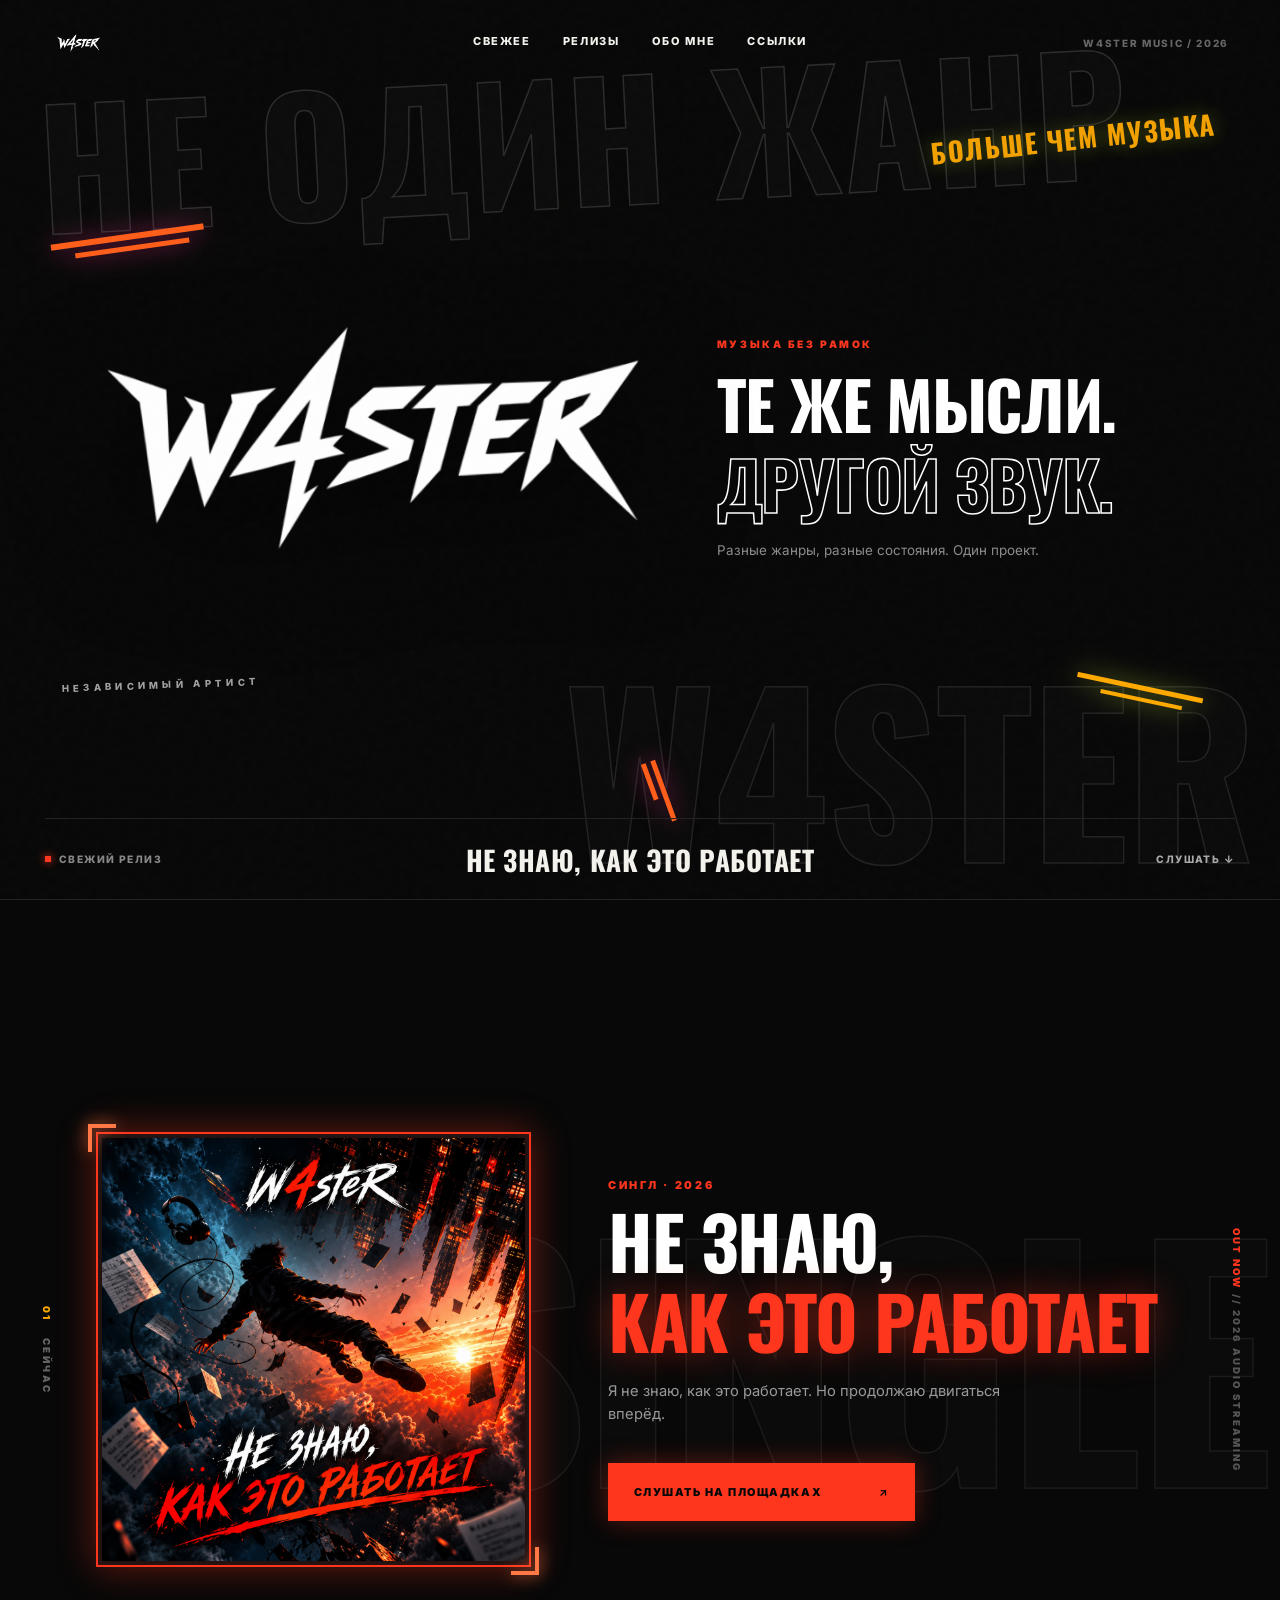
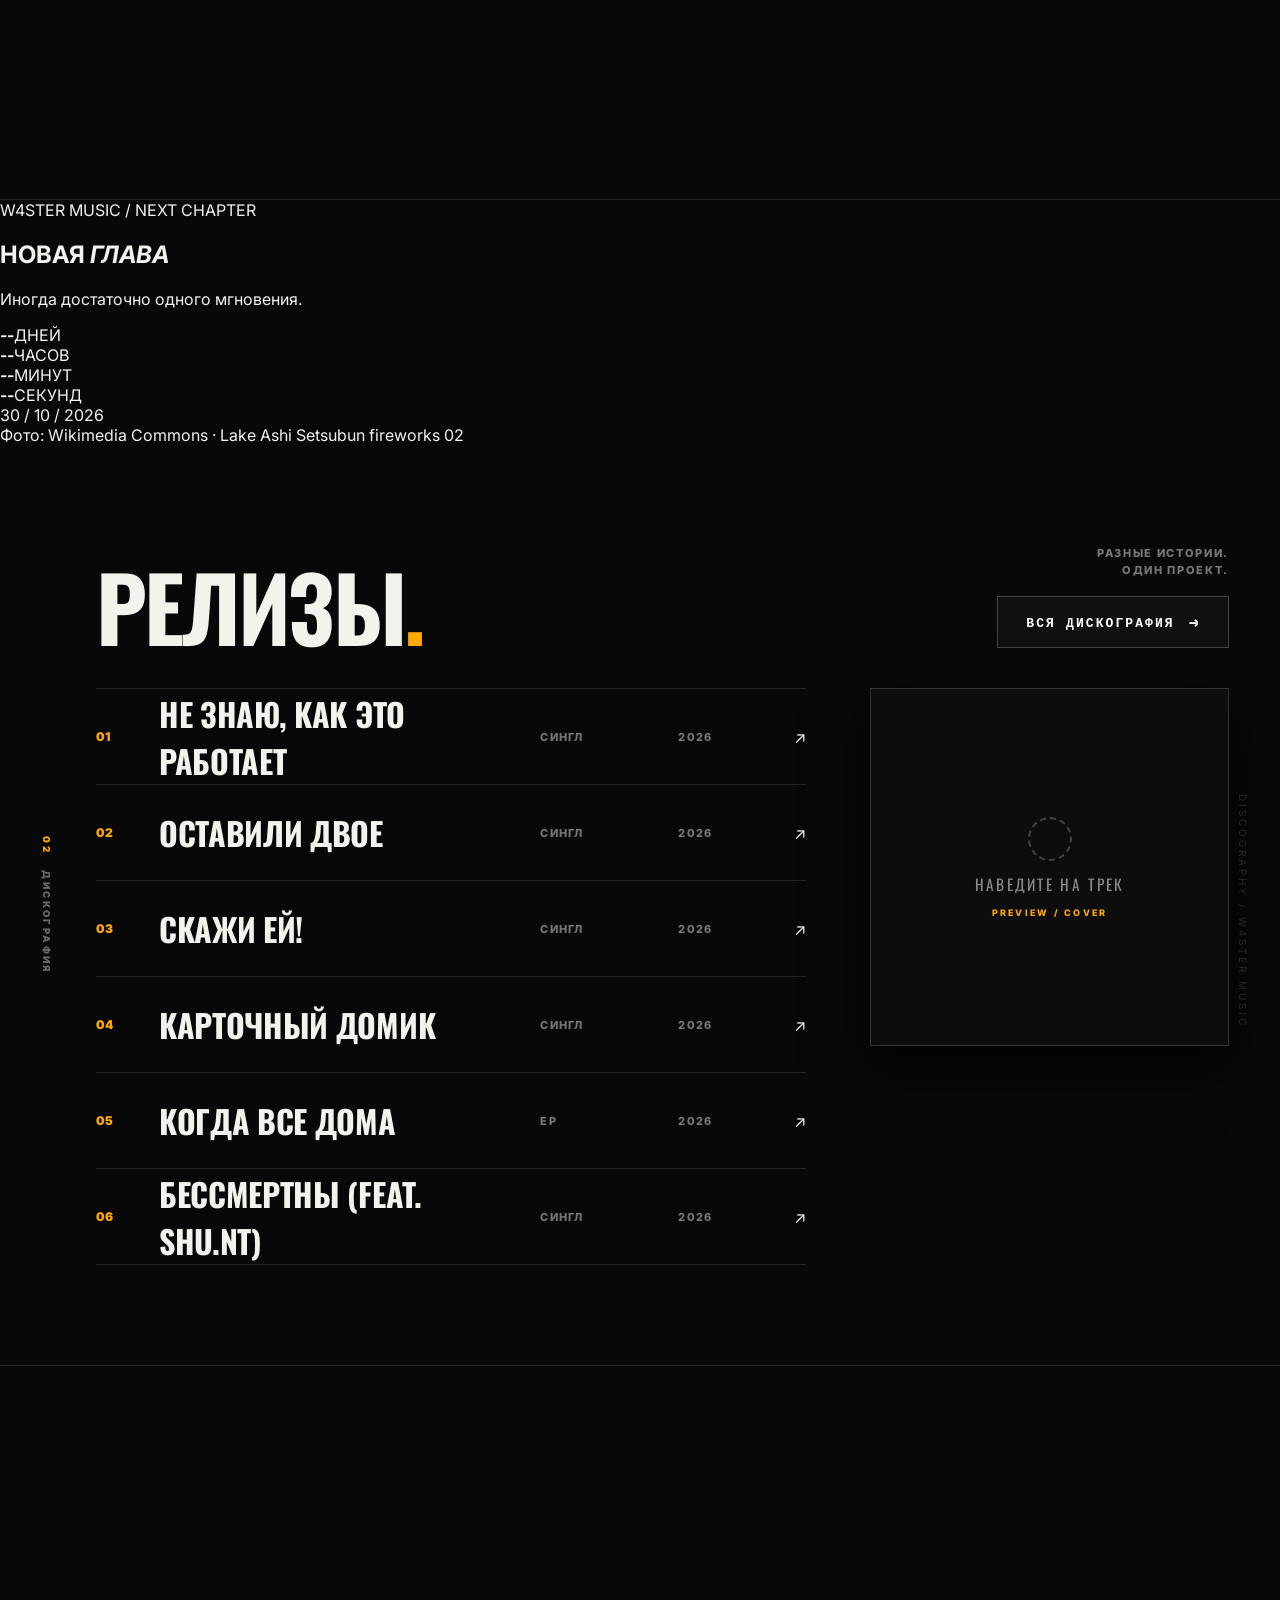
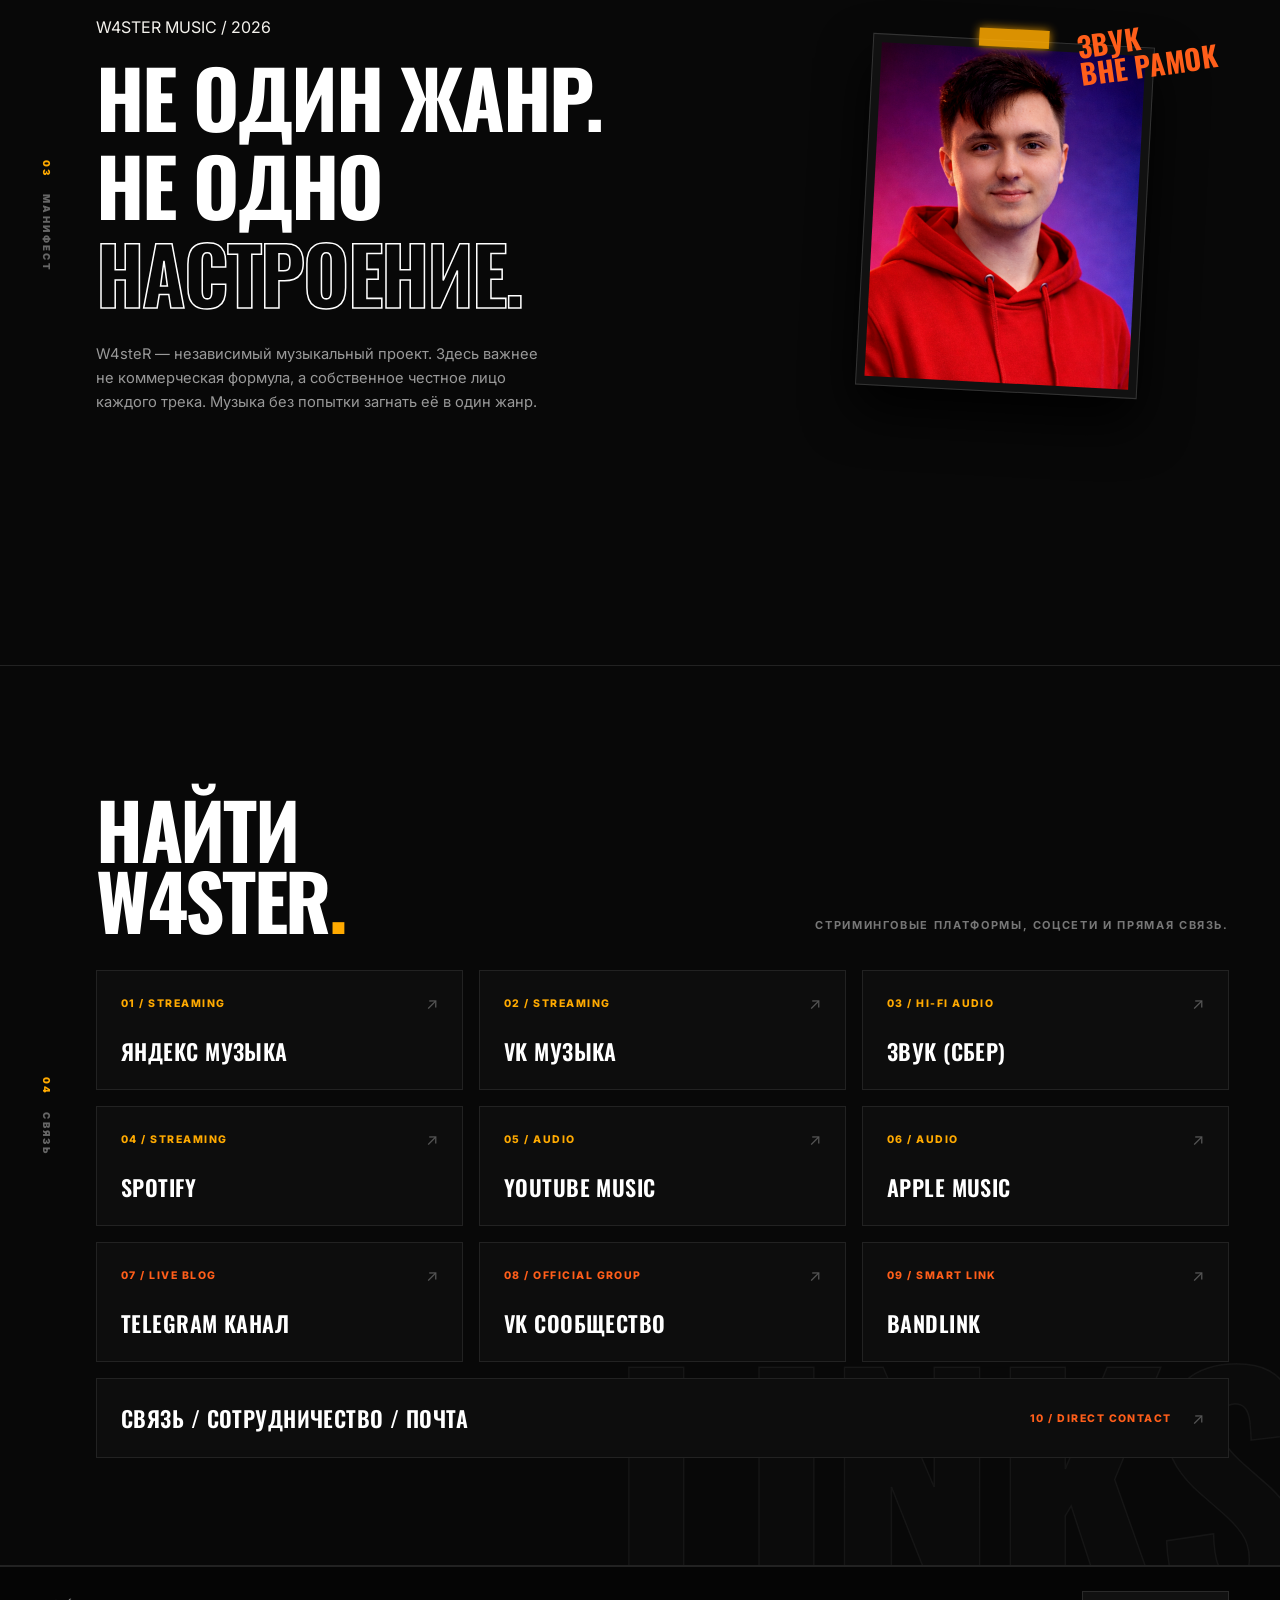
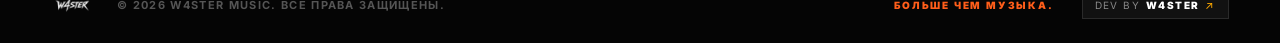
==== index.html @ be584ea7 "Build secret fireworks countdown teaser for 30 Oct" ====
<!doctype html>
<html lang="ru">
<head>
  <meta charset="utf-8">
  <meta name="viewport" content="width=device-width, initial-scale=1">
  <title>W4steR — музыка без рамок</title>
  
  <!-- SEO Мета-теги -->
  <meta name="description" content="Официальный сайт независимого артиста W4steR. Новый сингл «Не знаю, как это работает», релизы, дискография и стриминговые платформы.">
  <meta name="keywords" content="W4steR, W4steR Music, Не знаю как это работает, Оставили двое, Скажи ей, Карточный домик, независимый артист, музыка без рамок, дискография">
  <meta name="robots" content="index, follow">

  <!-- Open Graph / Превью для Telegram, VK и соцсетей -->
  <meta property="og:type" content="website">
  <meta property="og:url" content="https://w4ster.ru/">
  <meta property="og:title" content="W4steR — музыка без рамок">
  <meta property="og:description" content="Официальный ресурс независимого артиста W4steR. Новый релиз «Не знаю, как это работает», полная дискография и ссылки.">
  <meta property="og:image" content="ne_znayu_kak_eto_rabotaet.png">

  <!-- Фавиконка -->
  <link rel="icon" href="favicon.png" type="image/png">

  <!-- Шрифты и стили -->
  <link rel="preconnect" href="https://fonts.googleapis.com">
  <link rel="preconnect" href="https://fonts.gstatic.com" crossorigin>
  <link href="https://fonts.googleapis.com/css2?family=Inter:wght@400;500;600;700;800;900&family=Oswald:wght@500;600;700&family=Space+Mono:wght@400;700&display=swap" rel="stylesheet">
  <link rel="stylesheet" href="style.css">

  <!-- Yandex.Metrika counter -->
  <script type="text/javascript">
      (function(m,e,t,r,i,k,a){
          m[i]=m[i]||function(){(m[i].a=m[i].a||[]).push(arguments)};
          m[i].l=1*new Date();
          for (var j = 0; j < document.scripts.length; j++) {if (document.scripts[j].src === r) { return; }}
          k=e.createElement(t),a=e.getElementsByTagName(t)[0],k.async=1,k.src=r,a.parentNode.insertBefore(k,a)
      })(window, document,'script','https://mc.yandex.ru/metrika/tag.js?id=112329719', 'ym');

      ym(112329719, 'init', {ssr:true, webvisor:true, clickmap:true, ecommerce:"dataLayer", referrer: document.referrer, url: location.href, accurateTrackBounce:true, trackLinks:true});
  </script>
  <noscript><div><img src="https://mc.yandex.ru/watch/112329719" style="position:absolute; left:-9999px;" alt="" /></div></noscript>
  <!-- /Yandex.Metrika counter -->
</head>
<body>
<div class="noise"></div>

<header class="top">
  <a class="mini-logo" href="#top"><img src="logo.png" alt="W4steR"></a>
  <nav>
    <a href="#release">СВЕЖЕЕ</a>
    <a href="#music">РЕЛИЗЫ</a>
    <a href="#about">ОБО МНЕ</a>
    <a href="#links">ССЫЛКИ</a>
  </nav>
  <span class="edition">W4STER MUSIC / 2026</span>
</header>

<main id="top">
  <!-- 1. Экран Hero -->
  <section class="hero">
    <div class="backtype bt1">НЕ ОДИН ЖАНР</div>
    <div class="backtype bt2">W4STER</div>
    <div class="backtype bt3">БОЛЬШЕ ЧЕМ МУЗЫКА</div>

    <div class="mark pink m1"></div>
    <div class="mark acid m2"></div>
    <div class="mark pink m3"></div>

    <div class="hero-stage">
      <div class="hero-logo-wrap">
        <img class="hero-logo" src="logo.png" alt="W4steR">
        <p>НЕЗАВИСИМЫЙ АРТИСТ</p>
      </div>

      <div class="hero-copy">
        <span class="kicker">МУЗЫКА БЕЗ РАМОК</span>
        <h1>
          <span class="solid">ТЕ ЖЕ МЫСЛИ.</span>
          <span class="outline">ДРУГОЙ ЗВУК.</span>
        </h1>
        <p>Разные жанры, разные состояния. Один проект.</p>
      </div>
    </div>

    <a class="release-strip" href="#release">
      <span class="strip-tag"><i></i> СВЕЖИЙ РЕЛИЗ</span>
      <strong>НЕ ЗНАЮ, КАК ЭТО РАБОТАЕТ</strong>
      <span class="go">СЛУШАТЬ ↓</span>
    </a>
  </section>

  <!-- 2. Экран свежего релиза -->
  <section class="feature section-with-tag" id="release">
    <div class="ghost-word">SINGLE</div>
    <div class="section-tag"><span>01</span> СЕЙЧАС</div>
    
    <div class="feature-stage">
      <div class="cover-wrap">
        <img class="cover" src="ne_znayu_kak_eto_rabotaet.png" alt="Обложка Не знаю, как это работает">
        <span class="corner c1"></span>
        <span class="corner c2"></span>
      </div>

      <div class="feature-copy">
        <span class="eyebrow">СИНГЛ · 2026</span>
        <h2 class="release-heading">
          <span class="h-line-white">НЕ ЗНАЮ,</span>
          <span class="h-line-pink">КАК ЭТО РАБОТАЕТ</span>
        </h2>
        <p class="desc">Я не знаю, как это работает. Но продолжаю двигаться вперёд.</p>
        <a class="listen" href="https://band.link/BGAWd" target="_blank" rel="noopener">
          <span>СЛУШАТЬ НА ПЛОЩАДКАХ</span> <b>↗</b>
        </a>
      </div>
    </div>

    <div class="feature-sidebar-right">
      <span>OUT NOW</span> // 2026 AUDIO STREAMING
    </div>
  </section>

  <!-- Секретный тизер следующего релиза. Не переносить в main до согласования. -->
  <section class="next-chapter" id="next-chapter" aria-labelledby="next-chapter-title">
    <div class="next-chapter-photo" aria-hidden="true"></div>
    <div class="next-chapter-dim" aria-hidden="true"></div>
    <div class="next-chapter-content">
      <span class="next-chapter-kicker"><span class="next-chapter-dot"></span> W4STER MUSIC / NEXT CHAPTER</span>
      <h2 id="next-chapter-title">НОВАЯ <em>ГЛАВА</em></h2>
      <p class="next-chapter-subtitle">Иногда достаточно одного мгновения.</p>
      <div class="next-chapter-timer" id="nextChapterTimer" role="timer" aria-label="Обратный отсчёт до 30 октября 2026 года">
        <div class="next-chapter-unit"><strong id="ncDays">--</strong><span>ДНЕЙ</span></div>
        <div class="next-chapter-unit"><strong id="ncHours">--</strong><span>ЧАСОВ</span></div>
        <div class="next-chapter-unit"><strong id="ncMinutes">--</strong><span>МИНУТ</span></div>
        <div class="next-chapter-unit"><strong id="ncSeconds">--</strong><span>СЕКУНД</span></div>
      </div>
      <div class="next-chapter-date">30 / 10 / 2026</div>
    </div>
    <div class="next-chapter-credit">Фото: Wikimedia Commons · Lake Ashi Setsubun fireworks 02</div>
  </section>

  <!-- 3. Экран дискографии с интерактивной витриной справа -->
  <section class="discography section-with-tag" id="music">
    <div class="sideword">DISCOGRAPHY / W4STER MUSIC</div>
    <div class="section-tag"><span>02</span> ДИСКОГРАФИЯ</div>

    <div class="section-head">
      <div>
        <h2>РЕЛИЗЫ<span>.</span></h2>
      </div>
      <div class="section-head-side">
        <p>РАЗНЫЕ ИСТОРИИ.<br>ОДИН ПРОЕКТ.</p>
        <a class="disco-all-btn" href="discography.html">
          <span>ВСЯ ДИСКОГРАФИЯ</span> <b>→</b>
        </a>
      </div>
    </div>

    <div class="disco-layout">
      <div class="release-list">
        <!-- 01. Не знаю, как это работает -->
        <a class="release-row" href="https://band.link/BGAWd" target="_blank" rel="noopener"
           data-cover="ne_znayu_kak_eto_rabotaet.png" data-title="НЕ ЗНАЮ, КАК ЭТО РАБОТАЕТ">
          <span class="num">01</span>
          <span class="mobile-cover"><img src="ne_znayu_kak_eto_rabotaet.png" alt="Не знаю, как это работает"></span>
          <strong>НЕ ЗНАЮ, КАК ЭТО РАБОТАЕТ</strong>
          <span>СИНГЛ</span>
          <span>2026</span>
          <i>↗</i>
        </a>

        <!-- 02. Оставили двое -->
        <a class="release-row" href="https://band.link/ndnD7" target="_blank" rel="noopener" 
           data-cover="ostavili_dvoe.png" data-title="ОСТАВИЛИ ДВОЕ">
          <span class="num">02</span>
          <span class="mobile-cover"><img src="ostavili_dvoe.png" alt="Оставили двое"></span>
          <strong>ОСТАВИЛИ ДВОЕ</strong>
          <span>СИНГЛ</span>
          <span>2026</span>
          <i>↗</i>
        </a>

        <!-- 03. Скажи ей! -->
        <a class="release-row" href="https://band.link/Q2gHJ" target="_blank" rel="noopener" 
           data-cover="skazhi_ey.png" data-title="СКАЖИ ЕЙ!">
          <span class="num">03</span>
          <span class="mobile-cover"><img src="skazhi_ey.png" alt="Скажи ей!"></span>
          <strong>СКАЖИ ЕЙ!</strong>
          <span>СИНГЛ</span>
          <span>2026</span>
          <i>↗</i>
        </a>

        <!-- 04. Карточный домик -->
        <a class="release-row" href="https://band.link/RoUGm" target="_blank" rel="noopener" 
           data-cover="Card_House.png" data-title="КАРТОЧНЫЙ ДОМИК">
          <span class="num">04</span>
          <span class="mobile-cover"><img src="Card_House.png" alt="Карточный домик"></span>
          <strong>КАРТОЧНЫЙ ДОМИК</strong>
          <span>СИНГЛ</span>
          <span>2026</span>
          <i>↗</i>
        </a>

        <!-- 05. Когда все дома -->
        <a class="release-row" href="https://band.link/Wa5aT" target="_blank" rel="noopener" 
           data-cover="When_Everyone_Is_Home.png" data-title="КОГДА ВСЕ ДОМА">
          <span class="num">05</span>
          <span class="mobile-cover"><img src="When_Everyone_Is_Home.png" alt="Когда все дома"></span>
          <strong>КОГДА ВСЕ ДОМА</strong>
          <span>EP</span>
          <span>2026</span>
          <i>↗</i>
        </a>

        <!-- 06. Бессмертны -->
        <a class="release-row" href="https://band.link/FKiAl" target="_blank" rel="noopener" 
           data-cover="Immortals.png" data-title="БЕССМЕРТНЫ (FEAT. SHU.NT)">
          <span class="num">06</span>
          <span class="mobile-cover"><img src="Immortals.png" alt="Бессмертны"></span>
          <strong>БЕССМЕРТНЫ (FEAT. SHU.NT)</strong>
          <span>СИНГЛ</span>
          <span>2026</span>
          <i>↗</i>
        </a>
      </div>

      <div class="disco-preview-zone">
        <div class="preview-box" id="previewBox">
          <div class="preview-idle active" id="previewIdle">
            <div class="idle-radar"></div>
            <p>НАВЕДИТЕ НА ТРЕК</p>
            <span>PREVIEW / COVER</span>
          </div>

          <div class="preview-display" id="previewDisplay">
            <img src="" alt="" id="previewImg">
          </div>
          <div class="preview-title" id="previewTitle"></div>
        </div>
      </div>
    </div>
  </section>

  <!-- 4. Экран манифеста -->
  <section class="manifesto section-with-tag" id="about">
    <div class="section-tag"><span>03</span> МАНИФЕСТ</div>
    
    <div class="manifesto-stage">
      <div class="manifesto-copy-block">
        <span class="eyebrow">W4STER MUSIC / 2026</span>
        <h2 class="manifesto-title">
          <span class="m-line">НЕ ОДИН ЖАНР.</span>
          <span class="m-line">НЕ ОДНО</span>
          <span class="m-line outline">НАСТРОЕНИЕ.</span>
        </h2>
        <p class="manifesto-desc">
          W4steR — независимый музыкальный проект. Здесь важнее не коммерческая формула, а собственное честное лицо каждого трека. Музыка без попытки загнать её в один жанр.
        </p>
      </div>

      <div class="manifesto-visual">
        <div class="artist-polaroid">
          <img src="hero.jpg" alt="W4steR">
          <div class="tape-corner"></div>
        </div>
        <div class="scribble-badge">
          ЗВУК<br>ВНЕ РАМОК
        </div>
      </div>
    </div>
  </section>

  <!-- 5. Ссылки -->
  <section class="links section-with-tag" id="links">
    <div class="ghost-word-links">LINKS</div>
    <div class="section-tag"><span>04</span> СВЯЗЬ</div>
    
    <div class="links-inner">
      <div class="links-header">
        <h2>НАЙТИ<br>W4STER<span>.</span></h2>
        <p class="links-sub">СТРИМИНГОВЫЕ ПЛАТФОРМЫ, СОЦСЕТИ И ПРЯМАЯ СВЯЗЬ.</p>
      </div>

      <div class="links-cards-grid">
        <a href="https://music.yandex.ru/artist/25413521" target="_blank" rel="noopener" class="link-card acid-hover">
          <div class="card-head"><span>01 / STREAMING</span><i>↗</i></div>
          <strong>ЯНДЕКС МУЗЫКА</strong>
        </a>

        <a href="https://vk.com/artist/w4ster" target="_blank" rel="noopener" class="link-card acid-hover">
          <div class="card-head"><span>02 / STREAMING</span><i>↗</i></div>
          <strong>VK МУЗЫКА</strong>
        </a>

        <a href="https://zvuk.com/artist/214093769" target="_blank" rel="noopener" class="link-card acid-hover">
          <div class="card-head"><span>03 / HI-FI AUDIO</span><i>↗</i></div>
          <strong>ЗВУК (СБЕР)</strong>
        </a>

        <a href="https://open.spotify.com/artist/3c7zt7c6AzgM5AwzprwIbP" target="_blank" rel="noopener" class="link-card acid-hover">
          <div class="card-head"><span>04 / STREAMING</span><i>↗</i></div>
          <strong>SPOTIFY</strong>
        </a>

        <a href="https://youtube.com/@w4ster_official?si=u2o-k0ZX39-2brPh" target="_blank" rel="noopener" class="link-card acid-hover">
          <div class="card-head"><span>05 / AUDIO</span><i>↗</i></div>
          <strong>YOUTUBE MUSIC</strong>
        </a>

        <a href="https://music.apple.com/ru/artist/w4ster/1882828112" target="_blank" rel="noopener" class="link-card acid-hover">
          <div class="card-head"><span>06 / AUDIO</span><i>↗</i></div>
          <strong>APPLE MUSIC</strong>
        </a>

        <a href="https://t.me/W4steR_official" target="_blank" rel="noopener" class="link-card pink-hover">
          <div class="card-head"><span>07 / LIVE BLOG</span><i>↗</i></div>
          <strong>TELEGRAM КАНАЛ</strong>
        </a>

        <a href="https://vk.com/w4ster_official" target="_blank" rel="noopener" class="link-card pink-hover">
          <div class="card-head"><span>08 / OFFICIAL GROUP</span><i>↗</i></div>
          <strong>VK СООБЩЕСТВО</strong>
        </a>

        <a href="https://band.link/BGAWd" target="_blank" rel="noopener" class="link-card pink-hover">
          <div class="card-head"><span>09 / SMART LINK</span><i>↗</i></div>
          <strong>BANDLINK</strong>
        </a>

        <a href="mailto:w4ster.music@yandex.ru" class="link-card full-span-card">
          <div class="card-head"><span>10 / DIRECT CONTACT</span><i>↗</i></div>
          <strong>СВЯЗЬ / СОТРУДНИЧЕСТВО / ПОЧТА</strong>
        </a>
      </div>
    </div>
  </section>

  <!-- 6. Футер -->
  <footer class="site-footer">
    <div class="footer-left">
      <a href="#top" class="footer-logo">
        <img src="logo.png" alt="W4steR">
      </a>
      <span class="footer-copy">© 2026 W4STER MUSIC. ВСЕ ПРАВА ЗАЩИЩЕНЫ.</span>
    </div>

    <div class="footer-right">
      <span class="footer-slogan">БОЛЬШЕ ЧЕМ МУЗЫКА.</span>
      <a href="https://vk.com/ilya_waster" target="_blank" rel="noopener" class="dev-badge">
        <span>DEV BY</span> <strong>W4STER</strong> <i>↗</i>
      </a>
    </div>
  </footer>
</main>

<script src="script.js"></script>
</body>
</html>
---- style.css ----
@import url("common.css");
@import url("index.css");
@import url("disco.css");
@import url("mobile.css");
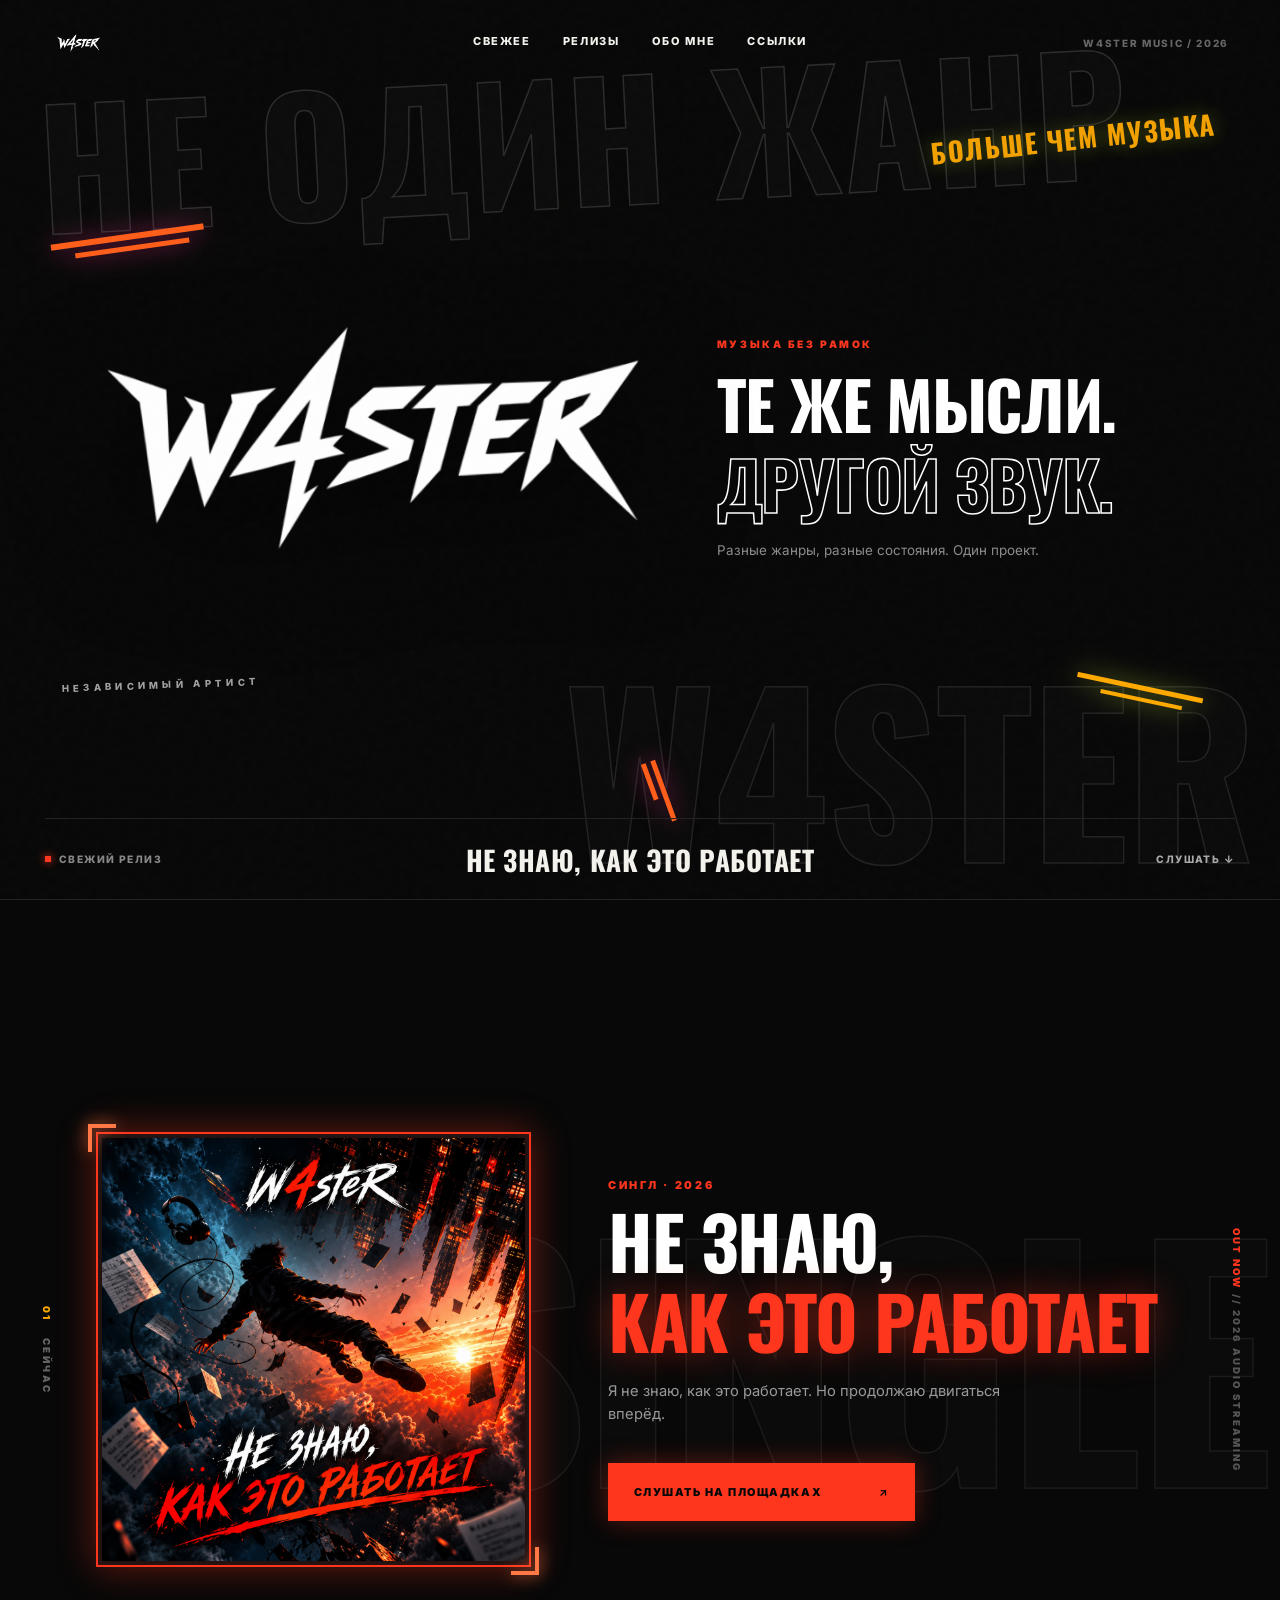
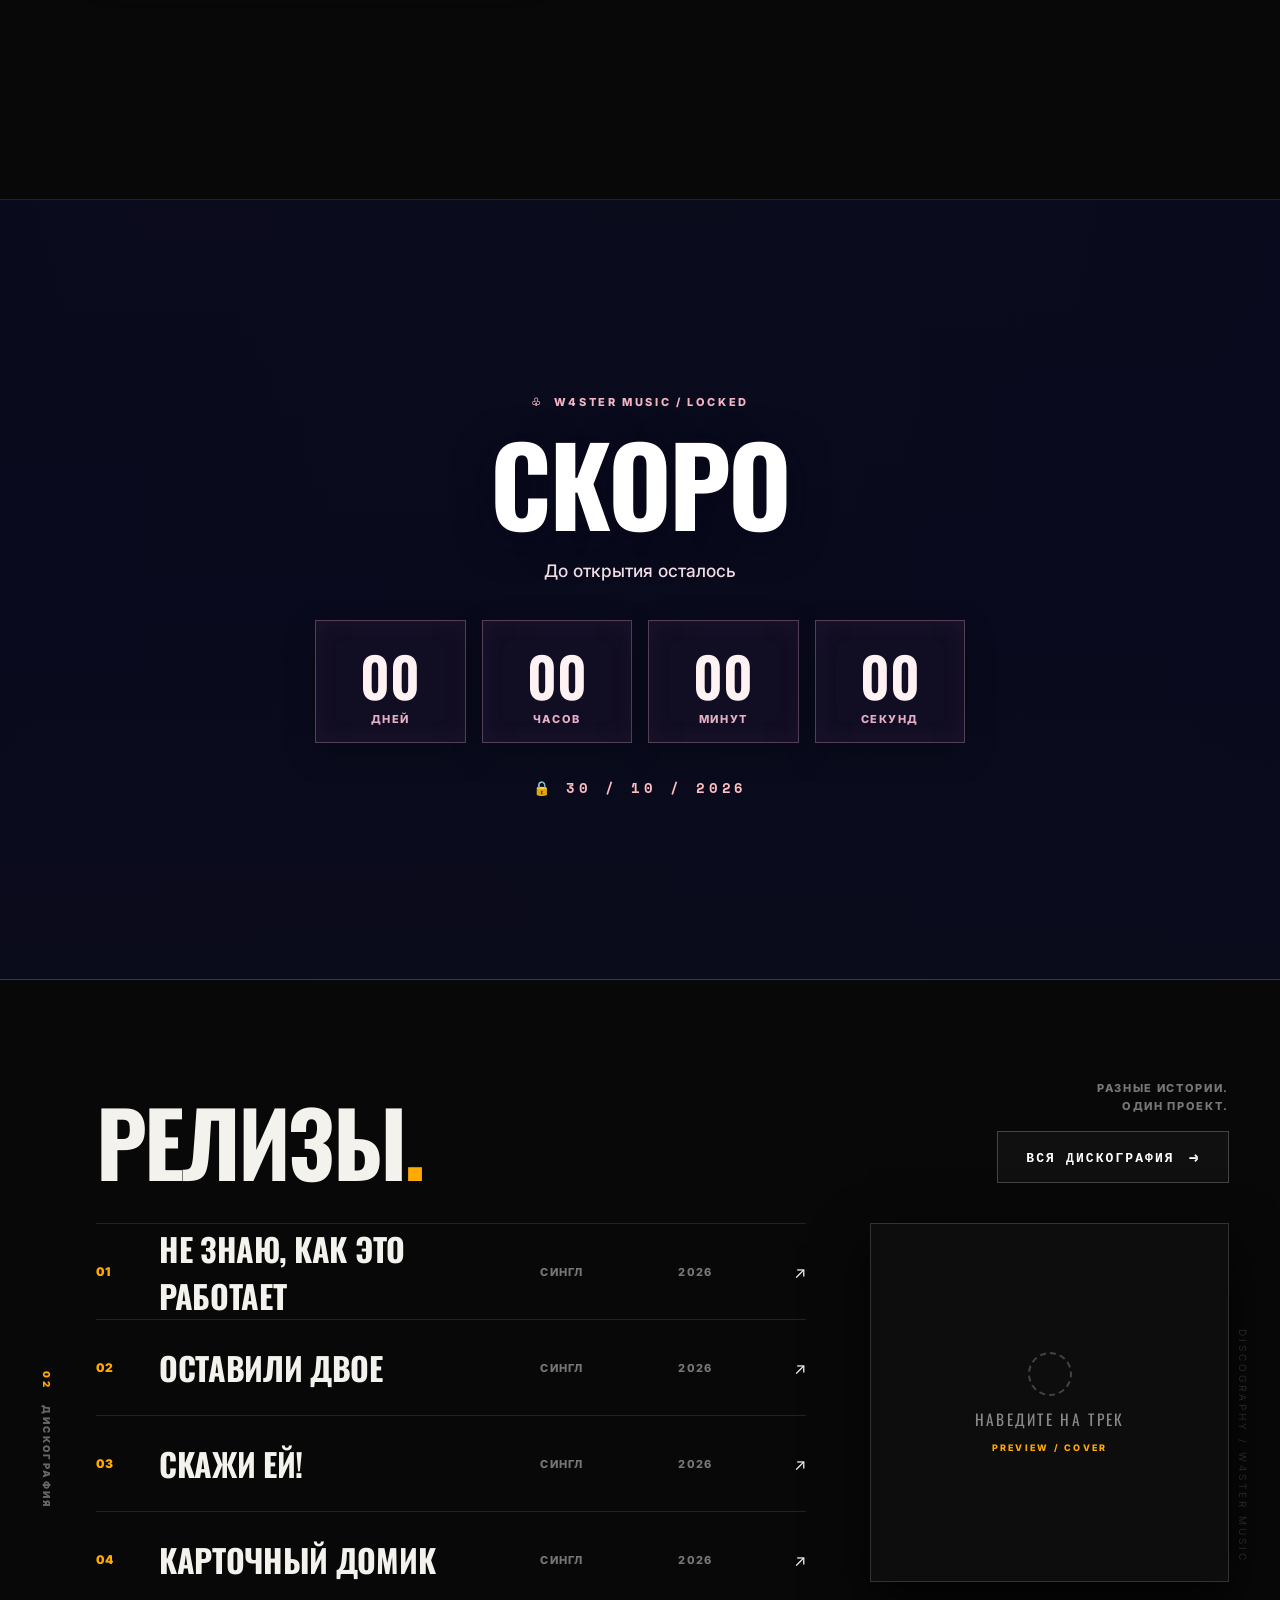
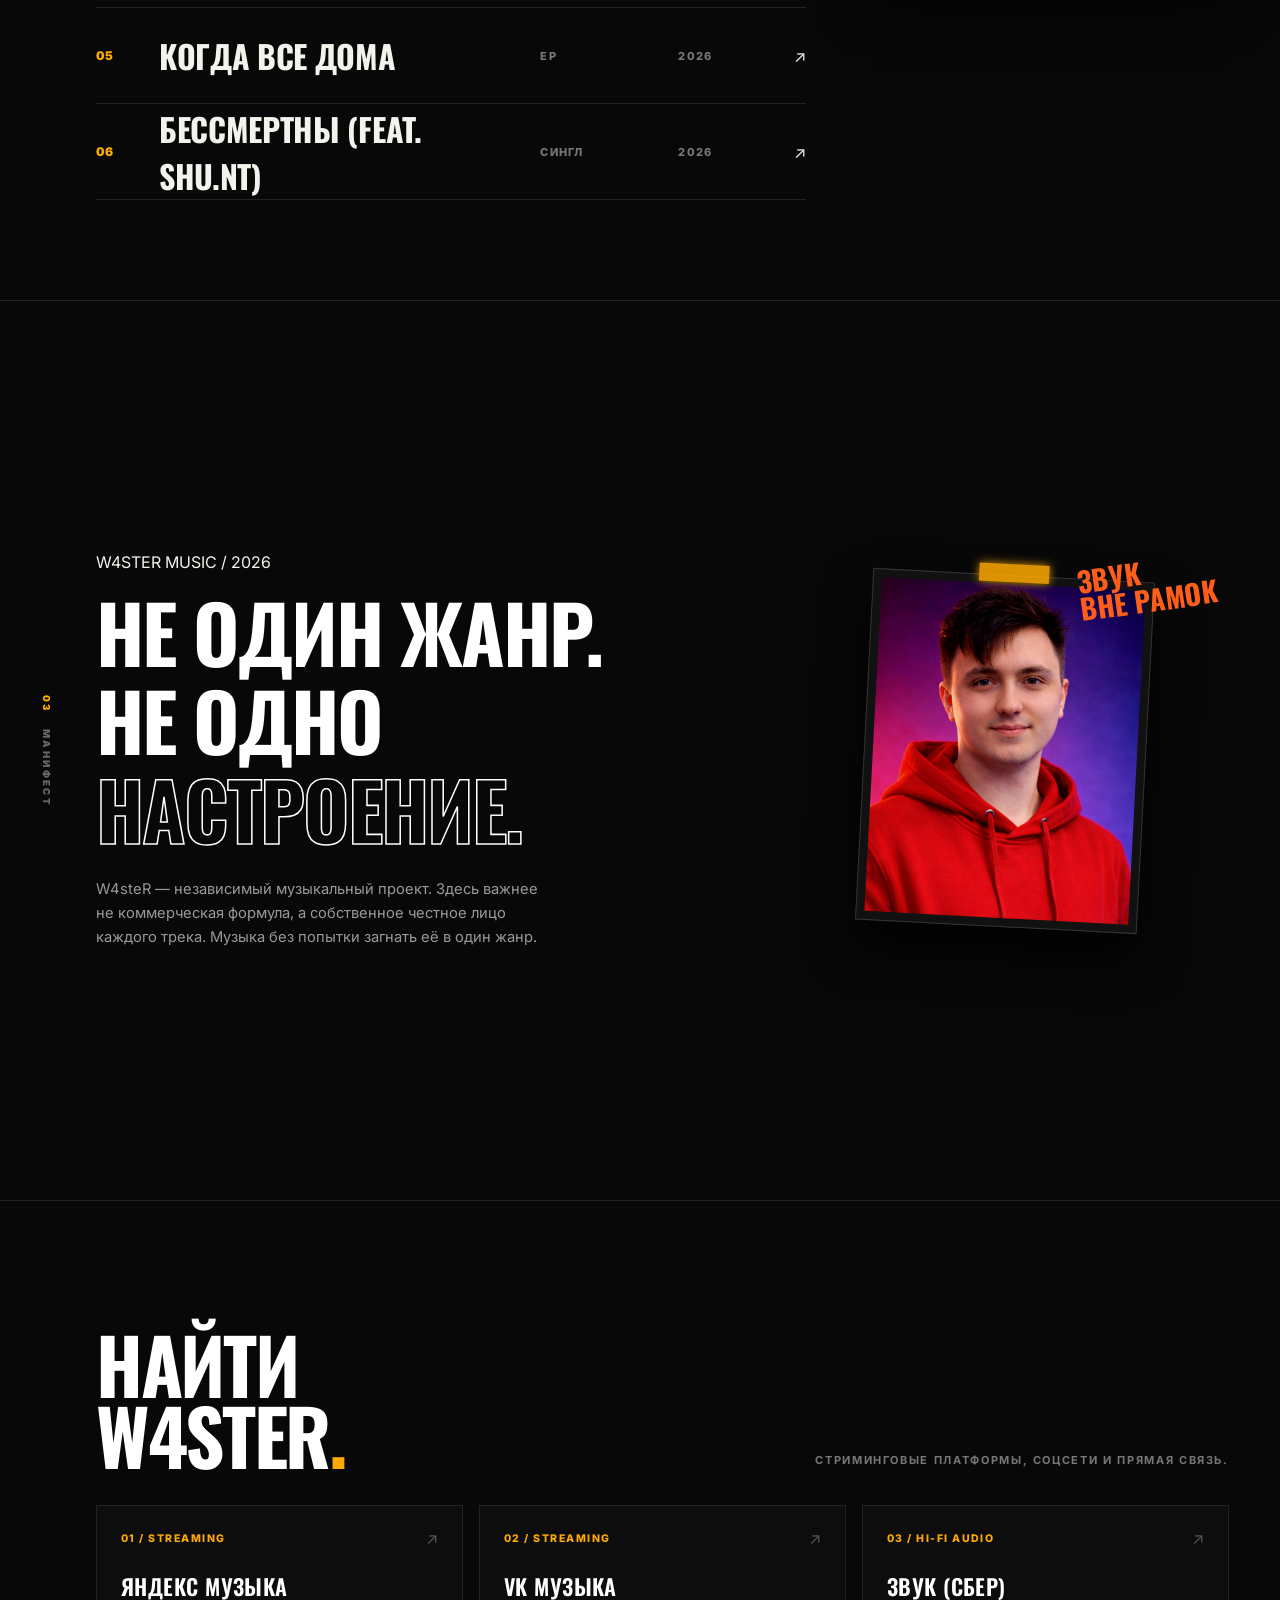
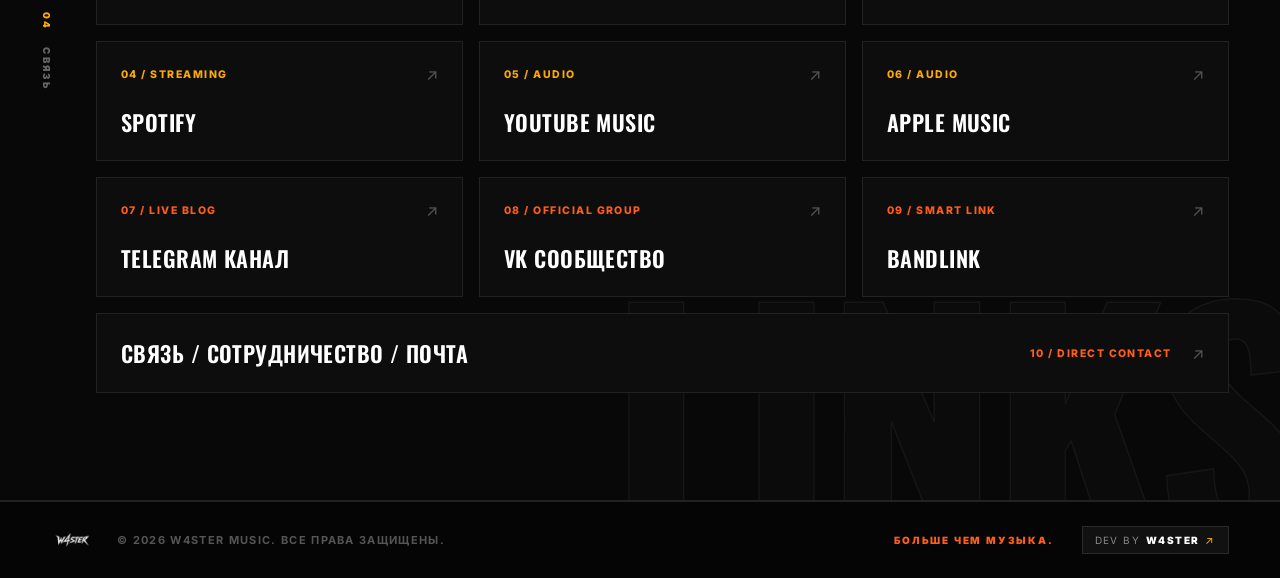
==== commit 3898978f: "Refine locked teaser without title reveal" ====
--- a/index.html
+++ b/index.html
@@ -123,18 +123,17 @@
     <div class="next-chapter-photo" aria-hidden="true"></div>
     <div class="next-chapter-dim" aria-hidden="true"></div>
     <div class="next-chapter-content">
-      <span class="next-chapter-kicker"><span class="next-chapter-dot"></span> W4STER MUSIC / NEXT CHAPTER</span>
-      <h2 id="next-chapter-title">НОВАЯ <em>ГЛАВА</em></h2>
-      <p class="next-chapter-subtitle">Иногда достаточно одного мгновения.</p>
+      <span class="next-chapter-kicker"><span class="next-chapter-lock" aria-hidden="true">♧</span> W4STER MUSIC / LOCKED</span>
+      <h2 id="next-chapter-title">СКОРО</h2>
+      <p class="next-chapter-subtitle">До открытия осталось</p>
       <div class="next-chapter-timer" id="nextChapterTimer" role="timer" aria-label="Обратный отсчёт до 30 октября 2026 года">
         <div class="next-chapter-unit"><strong id="ncDays">--</strong><span>ДНЕЙ</span></div>
         <div class="next-chapter-unit"><strong id="ncHours">--</strong><span>ЧАСОВ</span></div>
         <div class="next-chapter-unit"><strong id="ncMinutes">--</strong><span>МИНУТ</span></div>
         <div class="next-chapter-unit"><strong id="ncSeconds">--</strong><span>СЕКУНД</span></div>
       </div>
-      <div class="next-chapter-date">30 / 10 / 2026</div>
-    </div>
-    <div class="next-chapter-credit">Фото: Wikimedia Commons · Lake Ashi Setsubun fireworks 02</div>
+      <div class="next-chapter-date"><span aria-hidden="true">🔒</span> 30 / 10 / 2026</div>
+    </div>
   </section>
 
   <!-- 3. Экран дискографии с интерактивной витриной справа -->
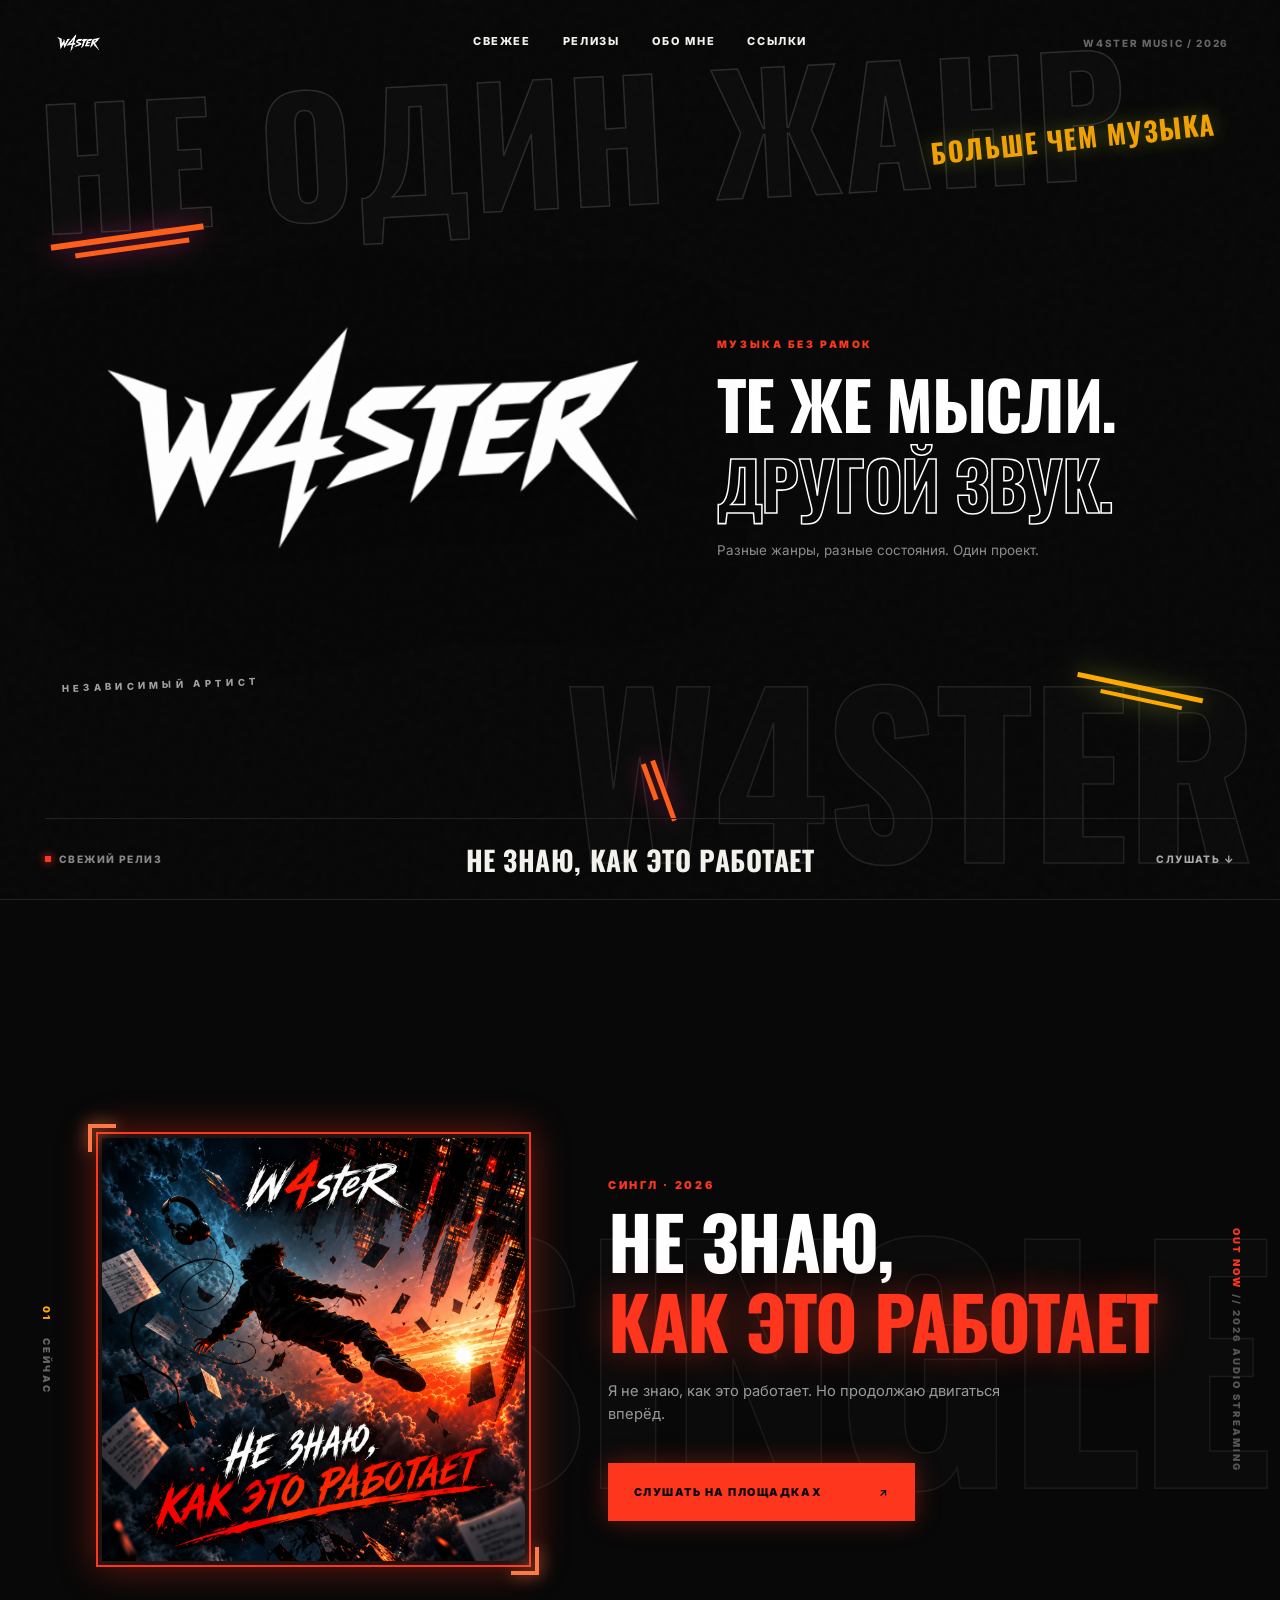
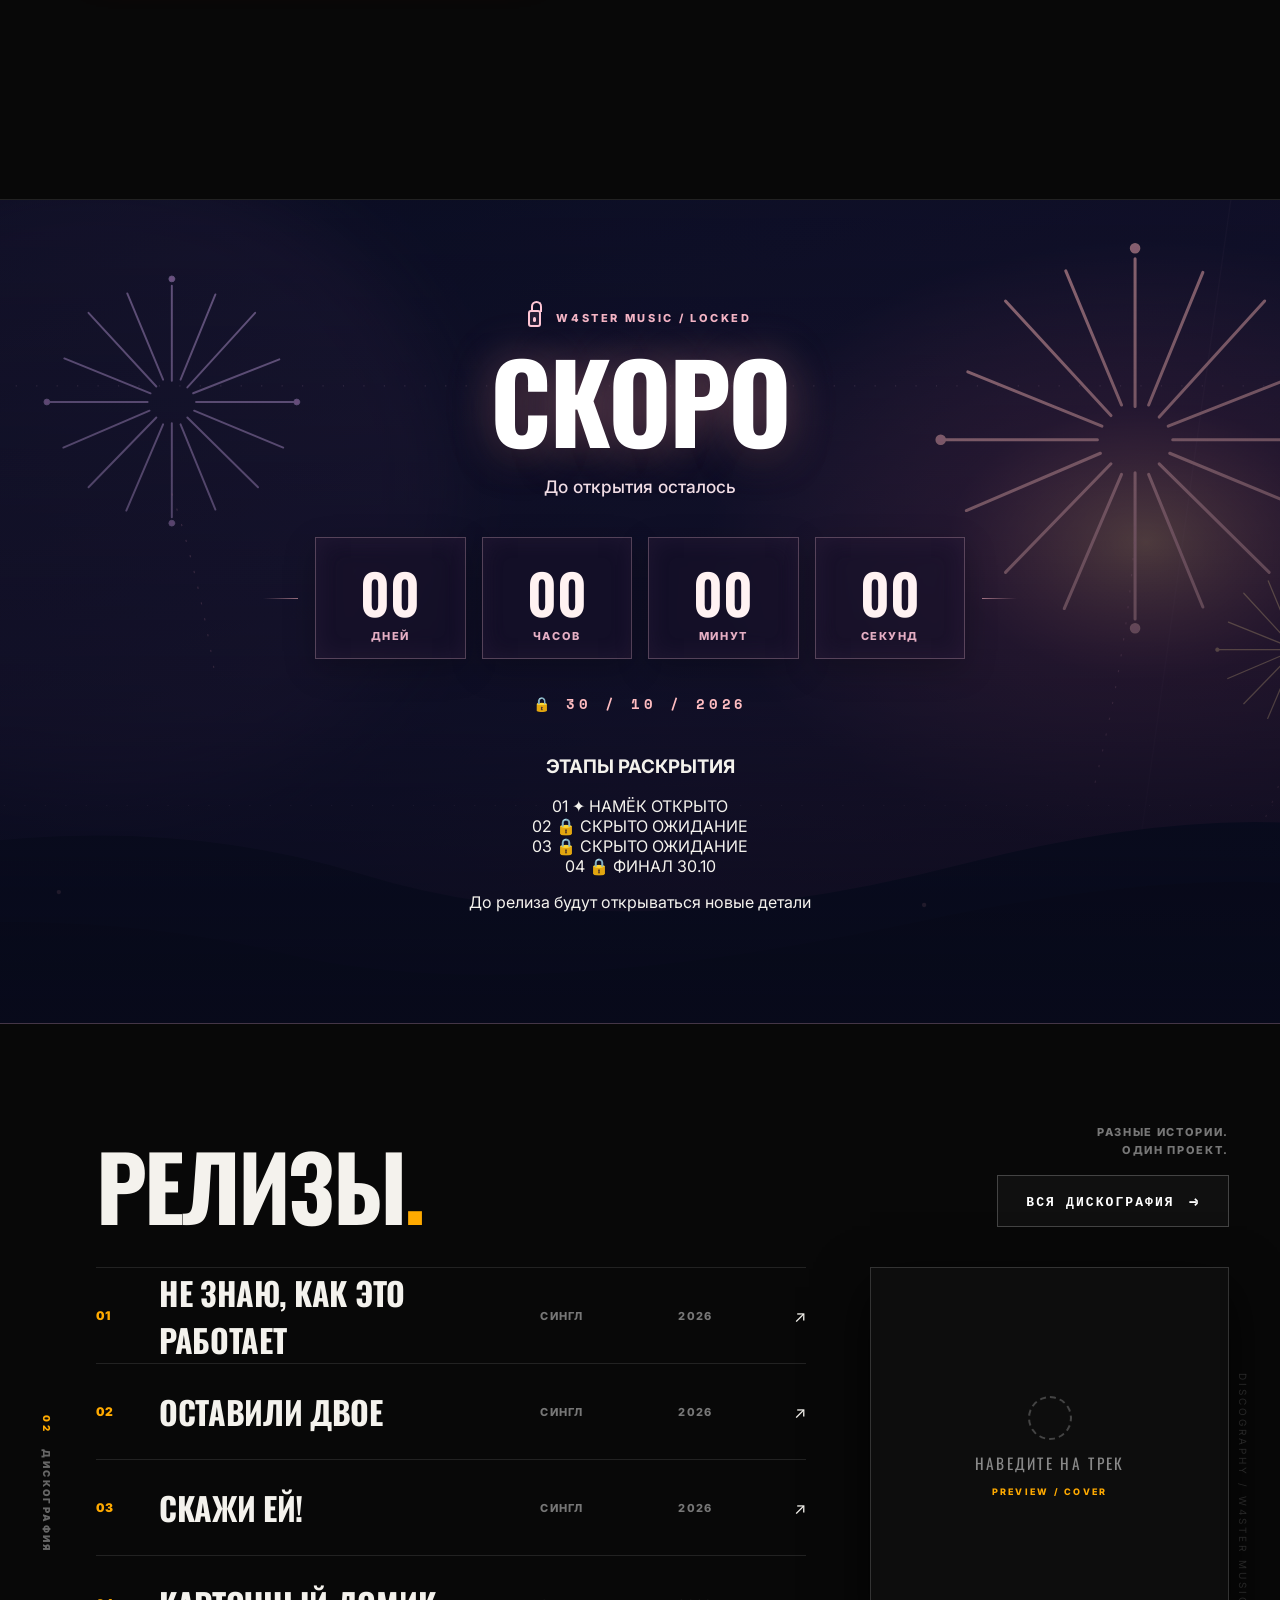
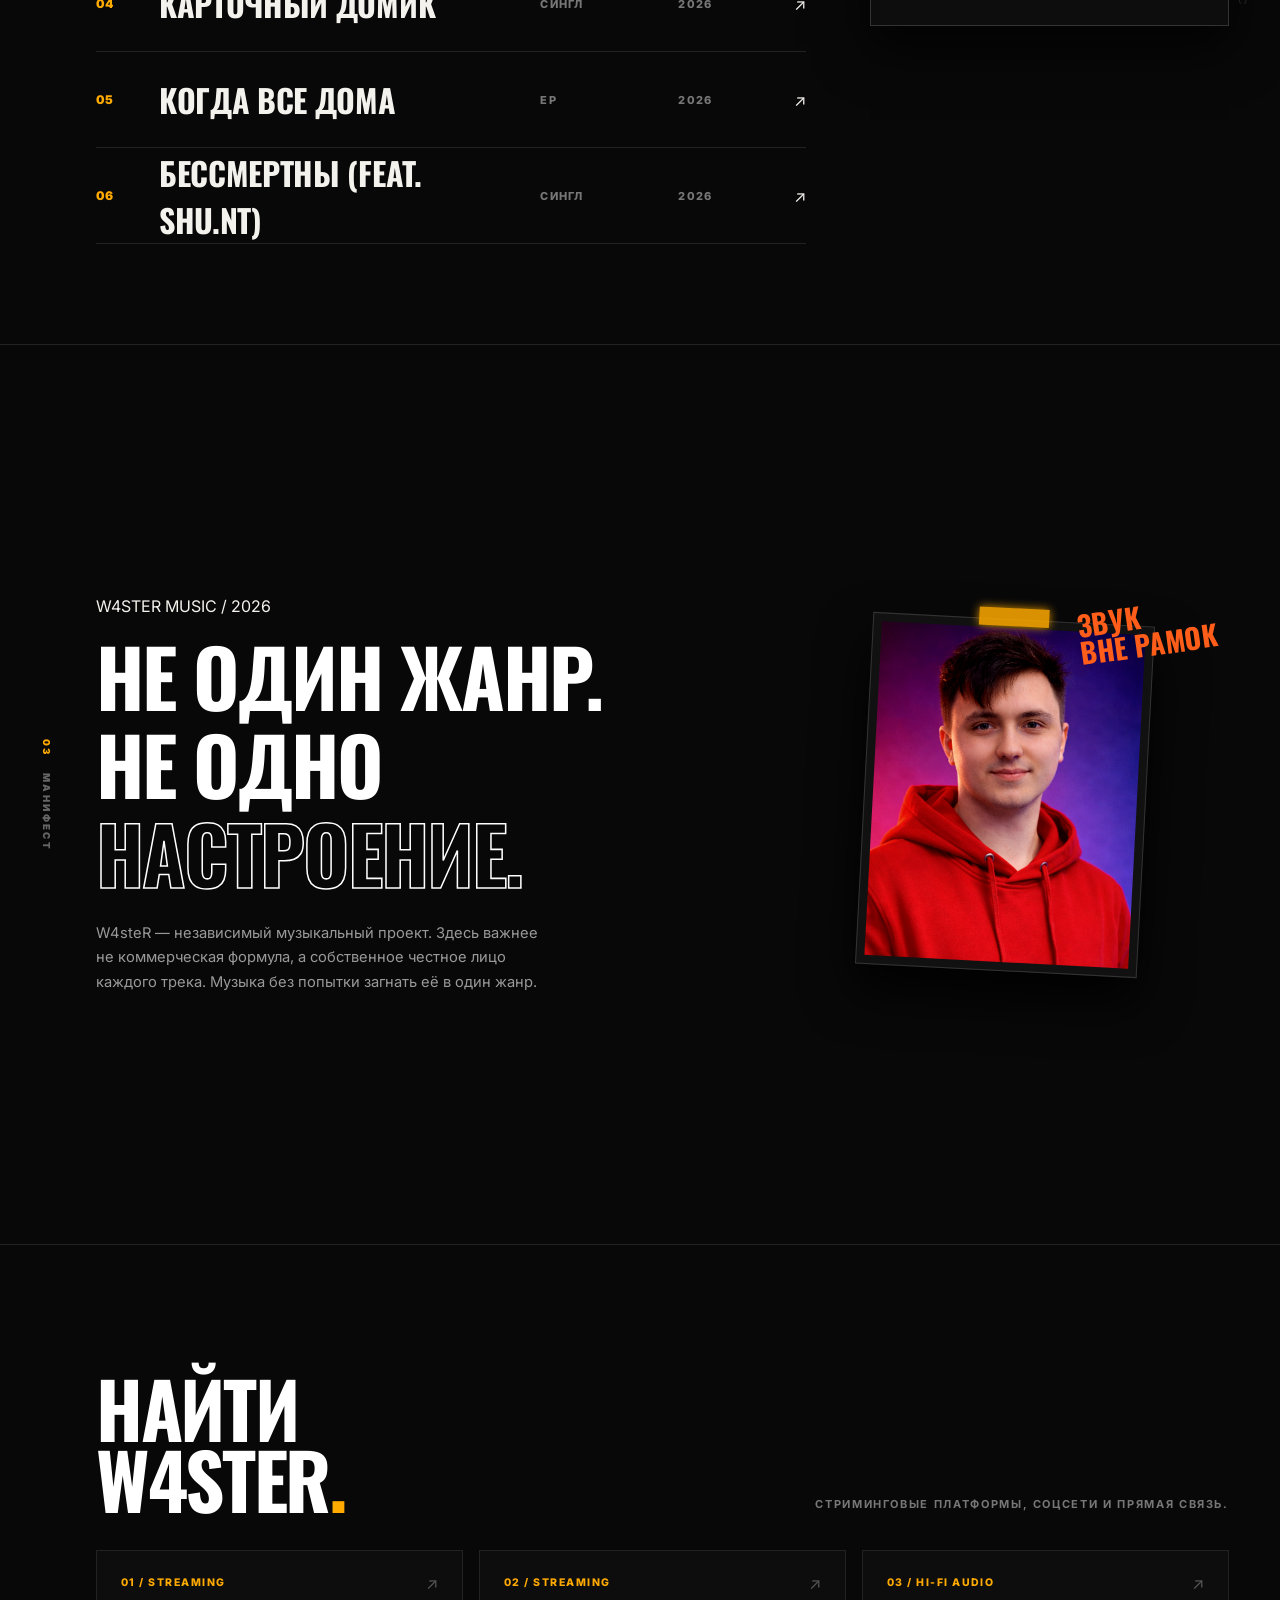
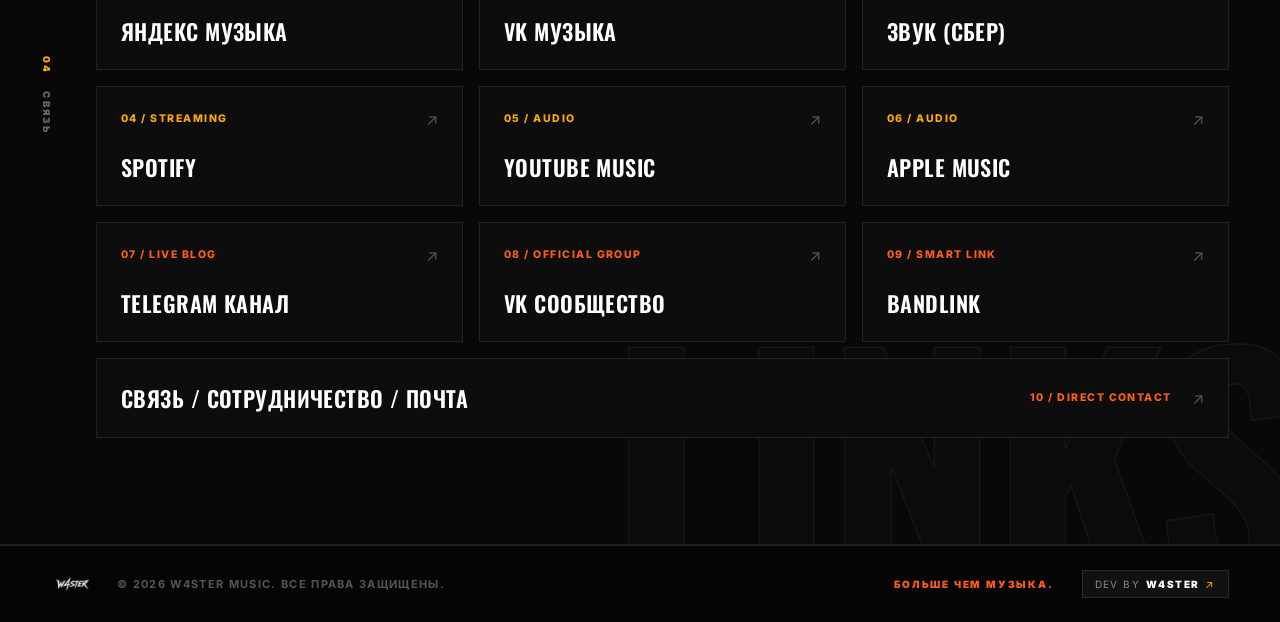
==== commit ae8bf1fa: "Add progressive locked reveal stages to teaser" ====
--- a/index.html
+++ b/index.html
@@ -133,6 +133,36 @@
         <div class="next-chapter-unit"><strong id="ncSeconds">--</strong><span>СЕКУНД</span></div>
       </div>
       <div class="next-chapter-date"><span aria-hidden="true">🔒</span> 30 / 10 / 2026</div>
+      <div class="next-chapter-reveal">
+        <h3>ЭТАПЫ РАСКРЫТИЯ</h3>
+        <div class="next-chapter-stages" aria-label="Этапы раскрытия анонса">
+          <div class="next-chapter-stage is-revealed">
+            <span class="next-chapter-stage-number">01</span>
+            <span class="next-chapter-stage-icon" aria-hidden="true">✦</span>
+            <span class="next-chapter-stage-label">НАМЁК</span>
+            <span class="next-chapter-stage-state">ОТКРЫТО</span>
+          </div>
+          <div class="next-chapter-stage is-locked">
+            <span class="next-chapter-stage-number">02</span>
+            <span class="next-chapter-stage-icon" aria-hidden="true">🔒</span>
+            <span class="next-chapter-stage-label">СКРЫТО</span>
+            <span class="next-chapter-stage-state">ОЖИДАНИЕ</span>
+          </div>
+          <div class="next-chapter-stage is-locked">
+            <span class="next-chapter-stage-number">03</span>
+            <span class="next-chapter-stage-icon" aria-hidden="true">🔒</span>
+            <span class="next-chapter-stage-label">СКРЫТО</span>
+            <span class="next-chapter-stage-state">ОЖИДАНИЕ</span>
+          </div>
+          <div class="next-chapter-stage is-locked">
+            <span class="next-chapter-stage-number">04</span>
+            <span class="next-chapter-stage-icon" aria-hidden="true">🔒</span>
+            <span class="next-chapter-stage-label">ФИНАЛ</span>
+            <span class="next-chapter-stage-state">30.10</span>
+          </div>
+        </div>
+        <p class="next-chapter-reveal-note">До релиза будут открываться новые детали</p>
+      </div>
     </div>
   </section>
 
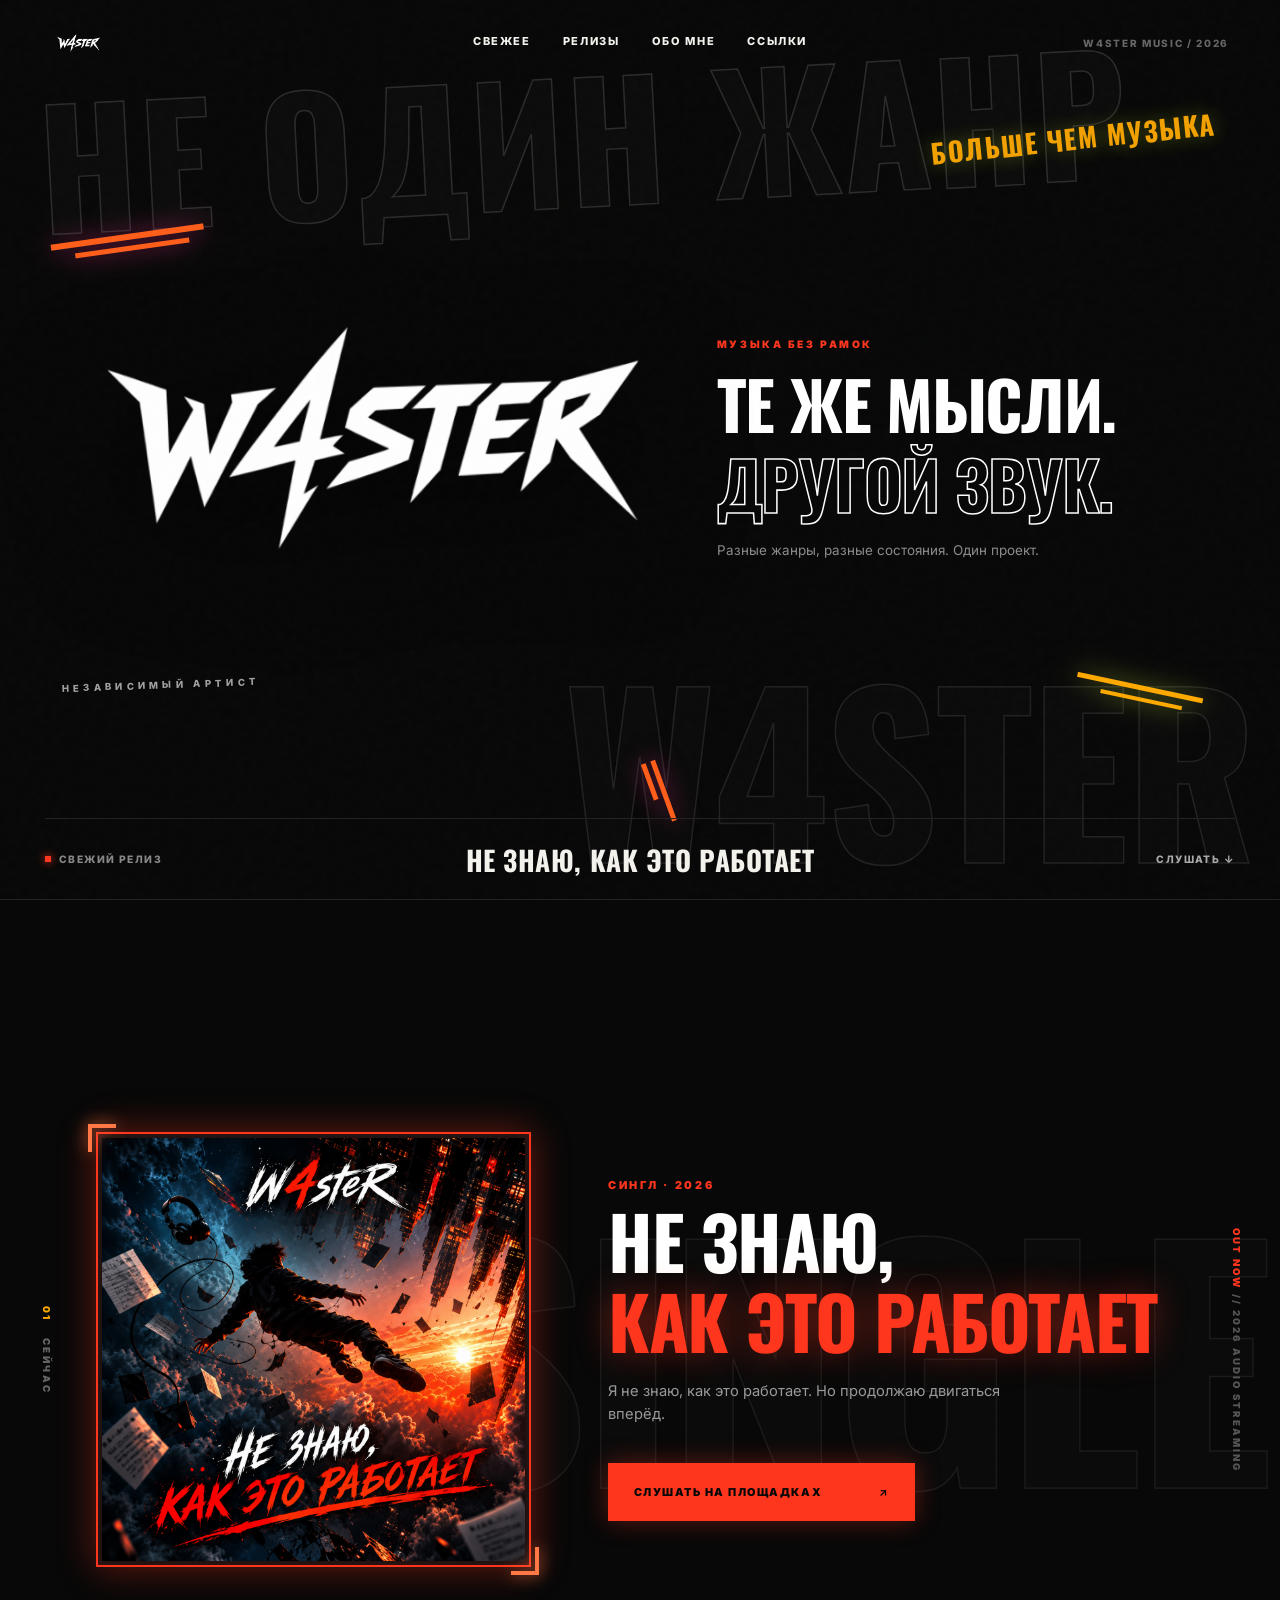
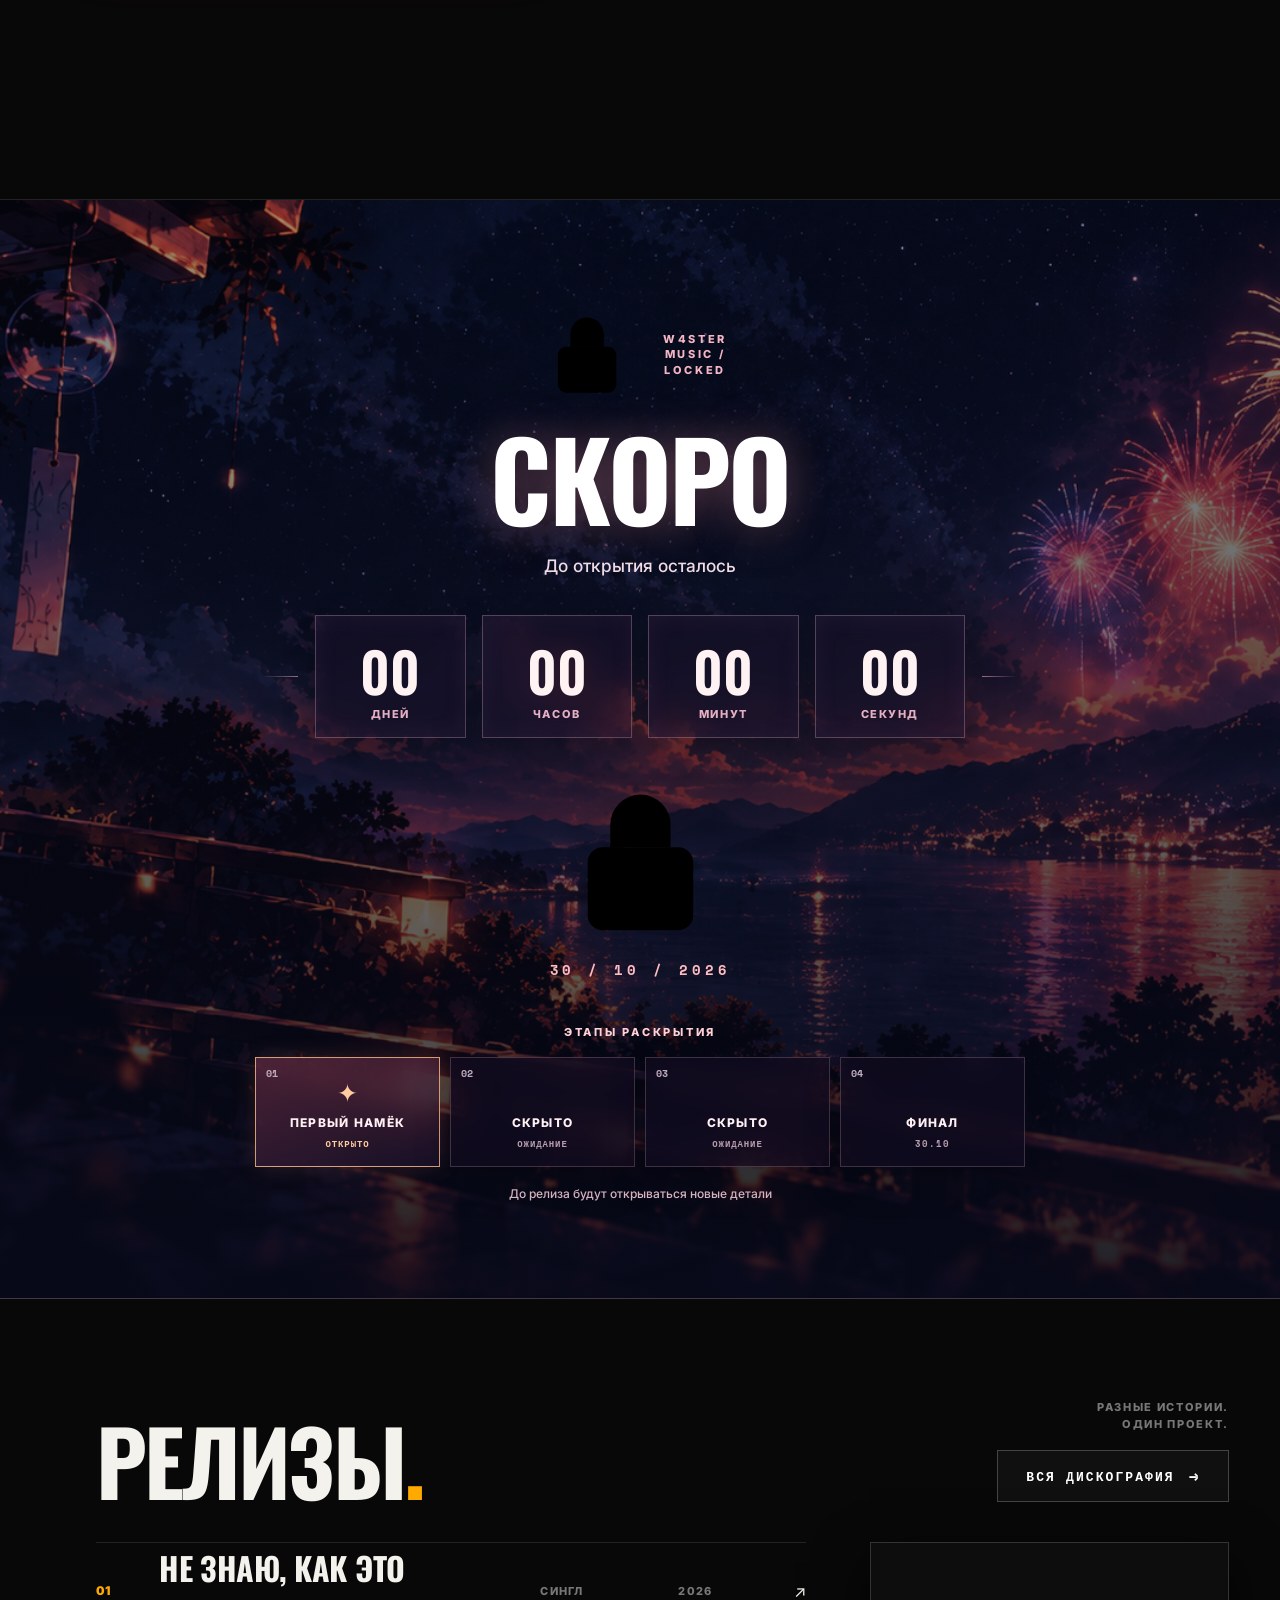
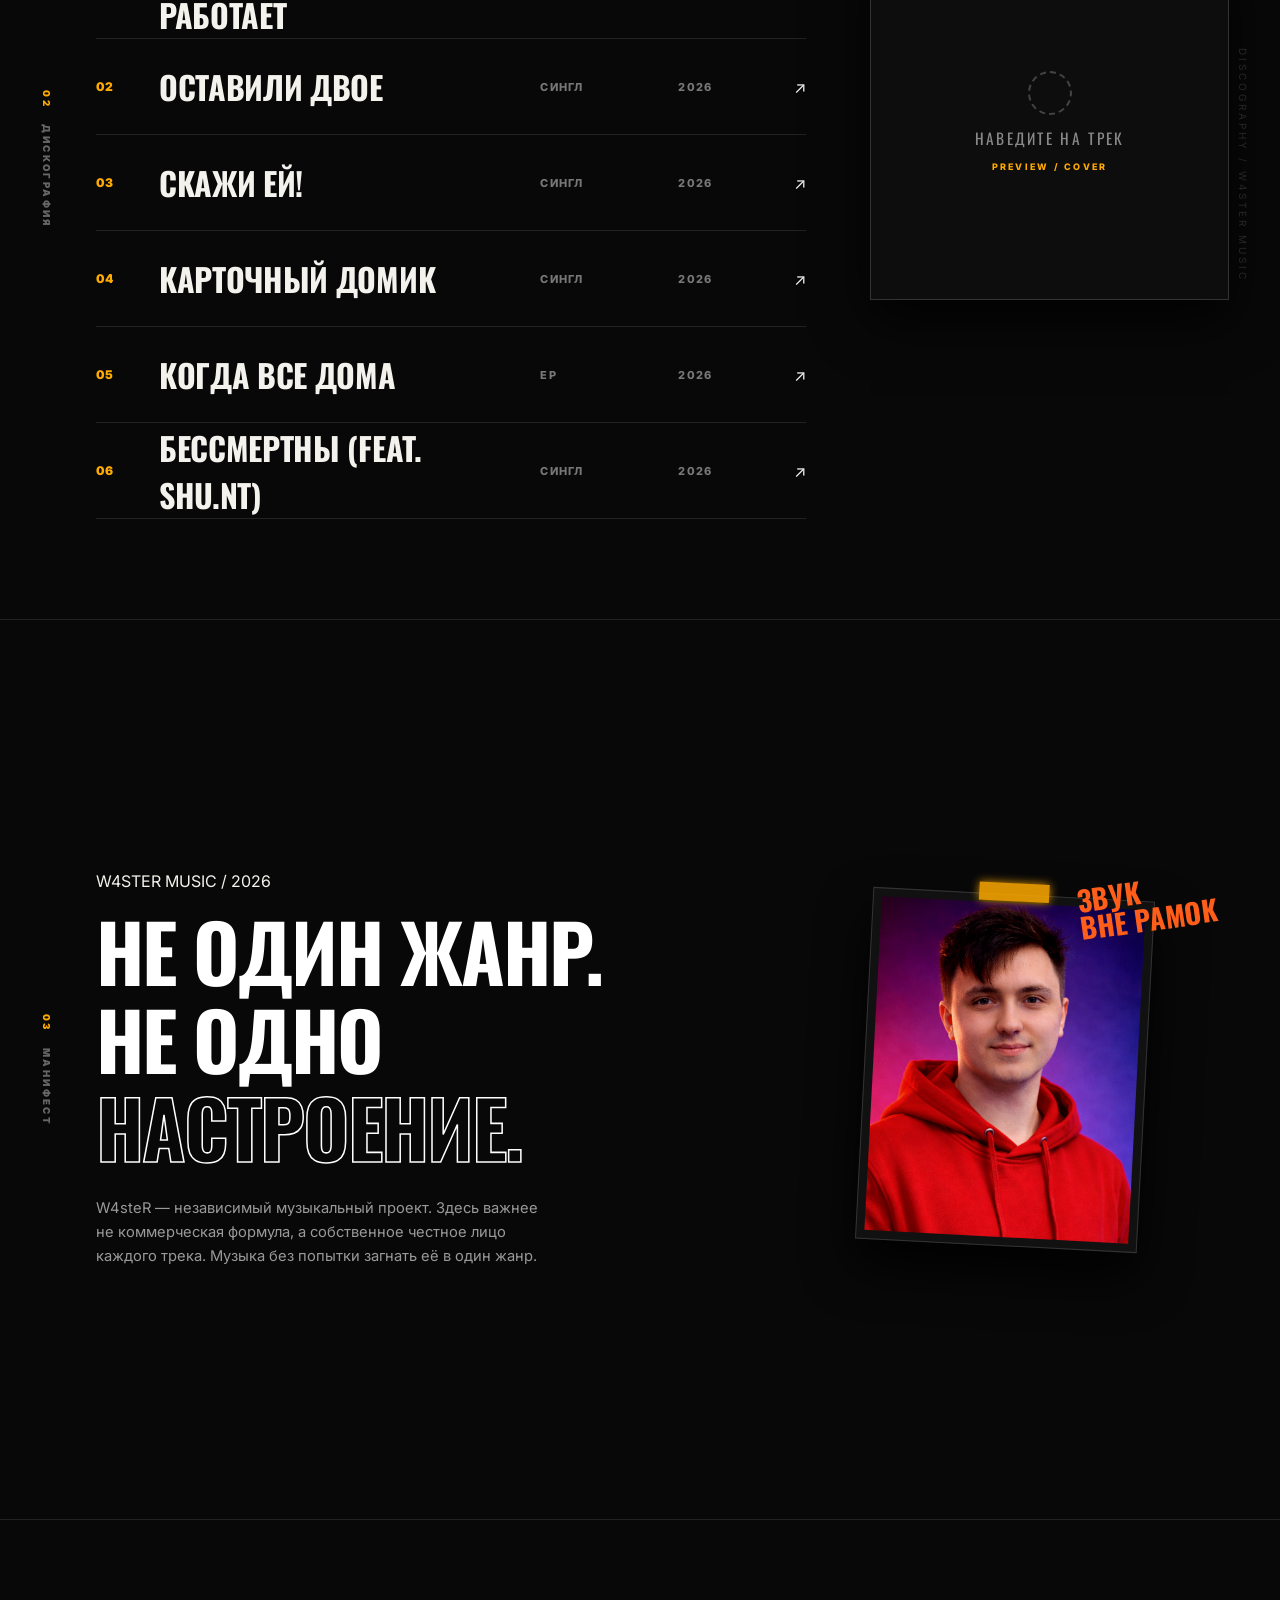
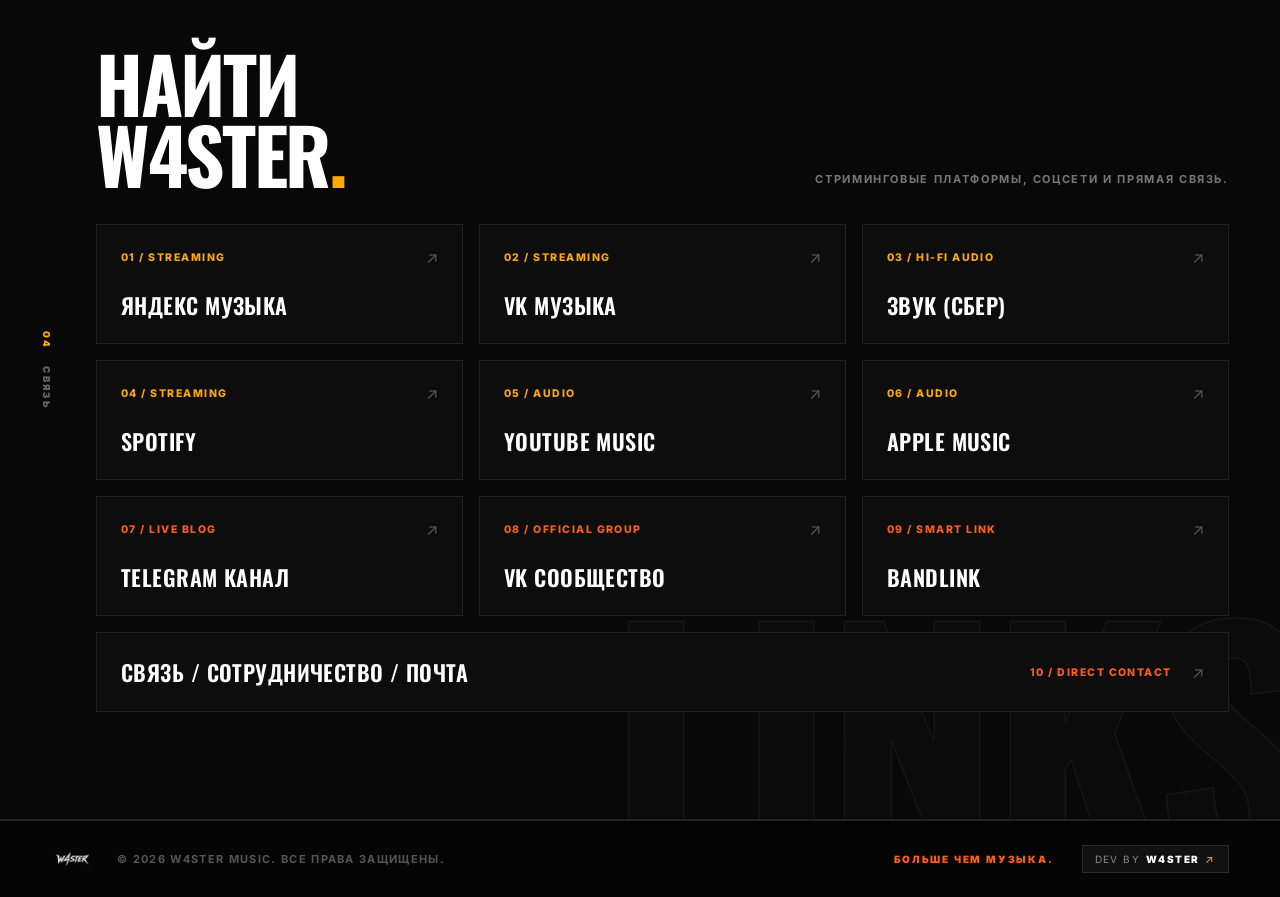
==== commit ab618b88: "Polish lock icons typography and fade teaser edges into website" ====
--- a/index.html
+++ b/index.html
@@ -123,7 +123,7 @@
     <div class="next-chapter-photo" aria-hidden="true"></div>
     <div class="next-chapter-dim" aria-hidden="true"></div>
     <div class="next-chapter-content">
-      <span class="next-chapter-kicker"><span class="next-chapter-lock" aria-hidden="true">♧</span> W4STER MUSIC / LOCKED</span>
+      <span class="next-chapter-kicker"><svg class="nc-lock-svg" viewBox="0 0 24 24" aria-hidden="true"><rect x="5" y="10" width="14" height="11" rx="2"/><path d="M8 10V7a4 4 0 0 1 8 0v3"/><circle cx="12" cy="15.5" r="1"/></svg> W4STER MUSIC / LOCKED</span>
       <h2 id="next-chapter-title">СКОРО</h2>
       <p class="next-chapter-subtitle">До открытия осталось</p>
       <div class="next-chapter-timer" id="nextChapterTimer" role="timer" aria-label="Обратный отсчёт до 30 октября 2026 года">
@@ -132,31 +132,31 @@
         <div class="next-chapter-unit"><strong id="ncMinutes">--</strong><span>МИНУТ</span></div>
         <div class="next-chapter-unit"><strong id="ncSeconds">--</strong><span>СЕКУНД</span></div>
       </div>
-      <div class="next-chapter-date"><span aria-hidden="true">🔒</span> 30 / 10 / 2026</div>
+      <div class="next-chapter-date"><svg class="nc-lock-svg" viewBox="0 0 24 24" aria-hidden="true"><rect x="5" y="10" width="14" height="11" rx="2"/><path d="M8 10V7a4 4 0 0 1 8 0v3"/><circle cx="12" cy="15.5" r="1"/></svg><span>30 / 10 / 2026</span></div>
       <div class="next-chapter-reveal">
         <h3>ЭТАПЫ РАСКРЫТИЯ</h3>
         <div class="next-chapter-stages" aria-label="Этапы раскрытия анонса">
           <div class="next-chapter-stage is-revealed">
             <span class="next-chapter-stage-number">01</span>
             <span class="next-chapter-stage-icon" aria-hidden="true">✦</span>
-            <span class="next-chapter-stage-label">НАМЁК</span>
+            <span class="next-chapter-stage-label">ПЕРВЫЙ НАМЁК</span>
             <span class="next-chapter-stage-state">ОТКРЫТО</span>
           </div>
           <div class="next-chapter-stage is-locked">
             <span class="next-chapter-stage-number">02</span>
-            <span class="next-chapter-stage-icon" aria-hidden="true">🔒</span>
+            <span class="next-chapter-stage-icon" aria-hidden="true"><svg class="nc-lock-svg" viewBox="0 0 24 24" aria-hidden="true"><rect x="5" y="10" width="14" height="11" rx="2"/><path d="M8 10V7a4 4 0 0 1 8 0v3"/><circle cx="12" cy="15.5" r="1"/></svg></span>
             <span class="next-chapter-stage-label">СКРЫТО</span>
             <span class="next-chapter-stage-state">ОЖИДАНИЕ</span>
           </div>
           <div class="next-chapter-stage is-locked">
             <span class="next-chapter-stage-number">03</span>
-            <span class="next-chapter-stage-icon" aria-hidden="true">🔒</span>
+            <span class="next-chapter-stage-icon" aria-hidden="true"><svg class="nc-lock-svg" viewBox="0 0 24 24" aria-hidden="true"><rect x="5" y="10" width="14" height="11" rx="2"/><path d="M8 10V7a4 4 0 0 1 8 0v3"/><circle cx="12" cy="15.5" r="1"/></svg></span>
             <span class="next-chapter-stage-label">СКРЫТО</span>
             <span class="next-chapter-stage-state">ОЖИДАНИЕ</span>
           </div>
           <div class="next-chapter-stage is-locked">
             <span class="next-chapter-stage-number">04</span>
-            <span class="next-chapter-stage-icon" aria-hidden="true">🔒</span>
+            <span class="next-chapter-stage-icon" aria-hidden="true"><svg class="nc-lock-svg" viewBox="0 0 24 24" aria-hidden="true"><rect x="5" y="10" width="14" height="11" rx="2"/><path d="M8 10V7a4 4 0 0 1 8 0v3"/><circle cx="12" cy="15.5" r="1"/></svg></span>
             <span class="next-chapter-stage-label">ФИНАЛ</span>
             <span class="next-chapter-stage-state">30.10</span>
           </div>
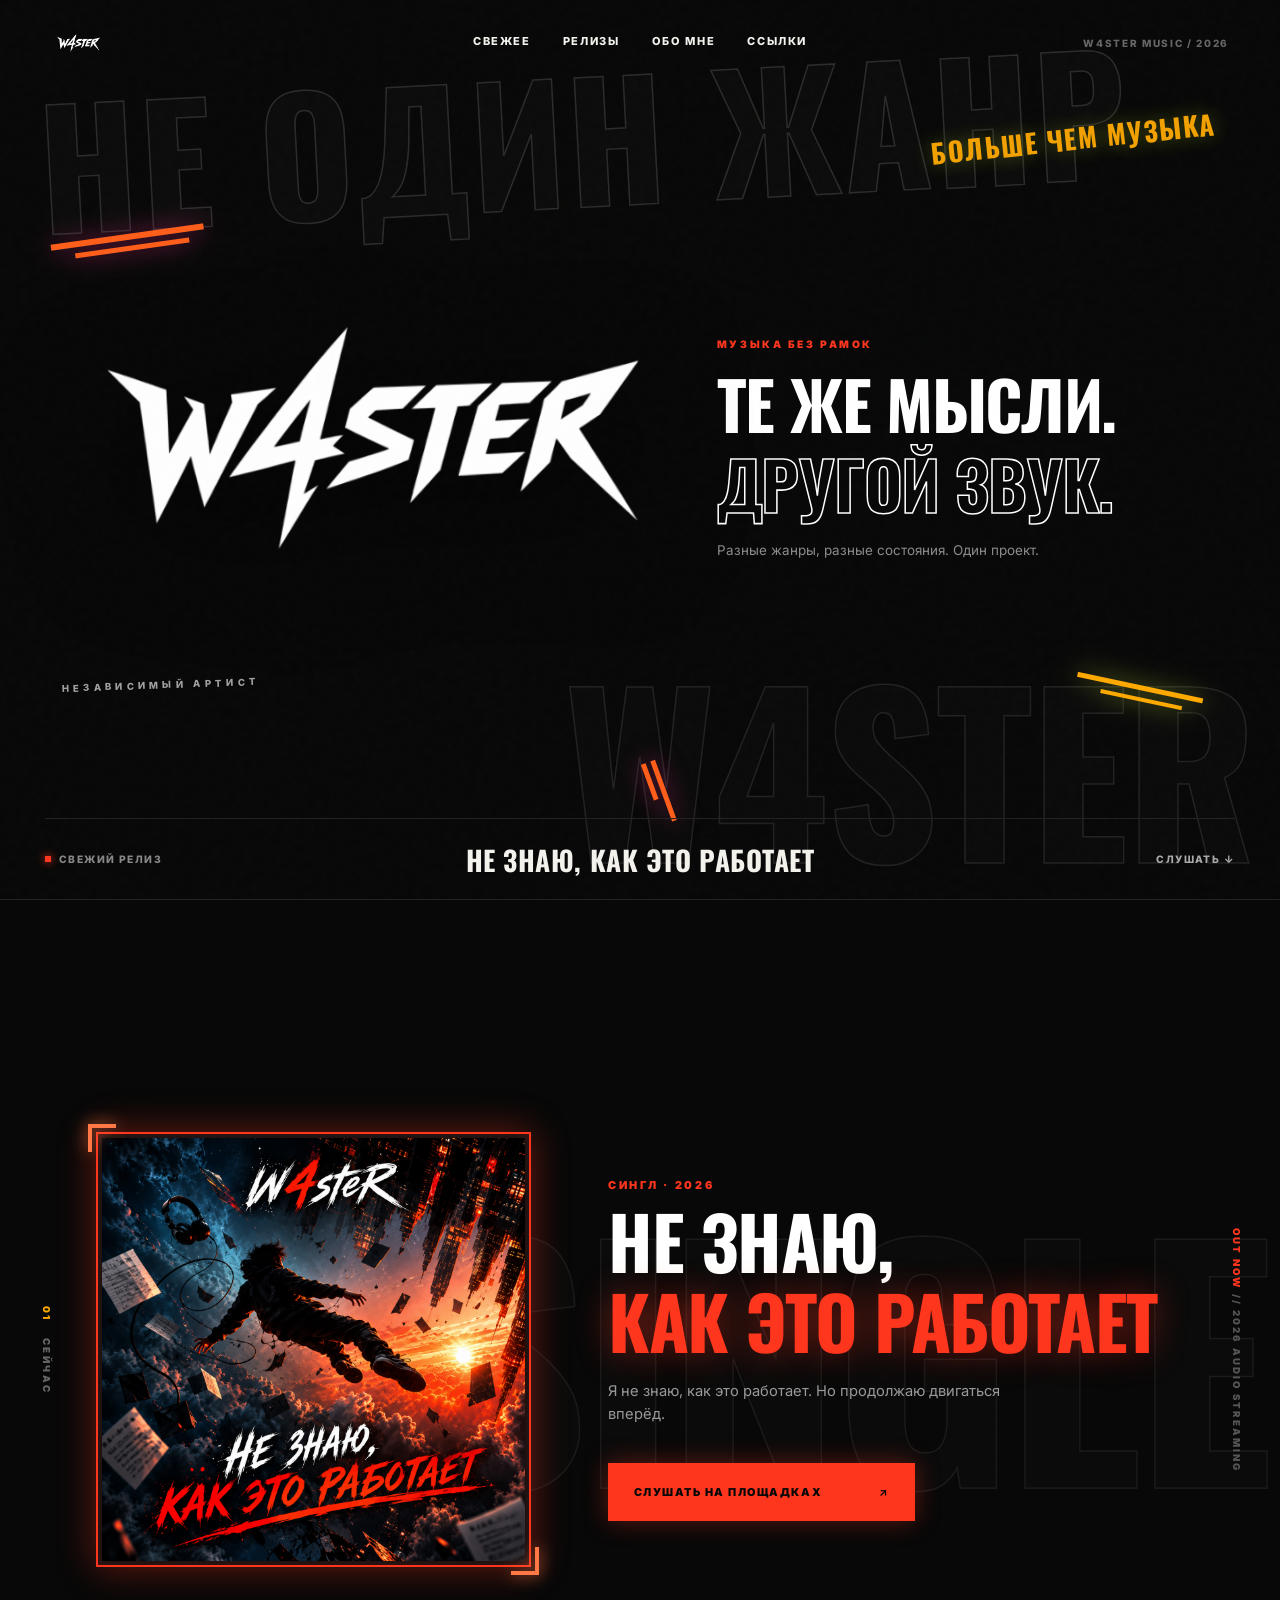
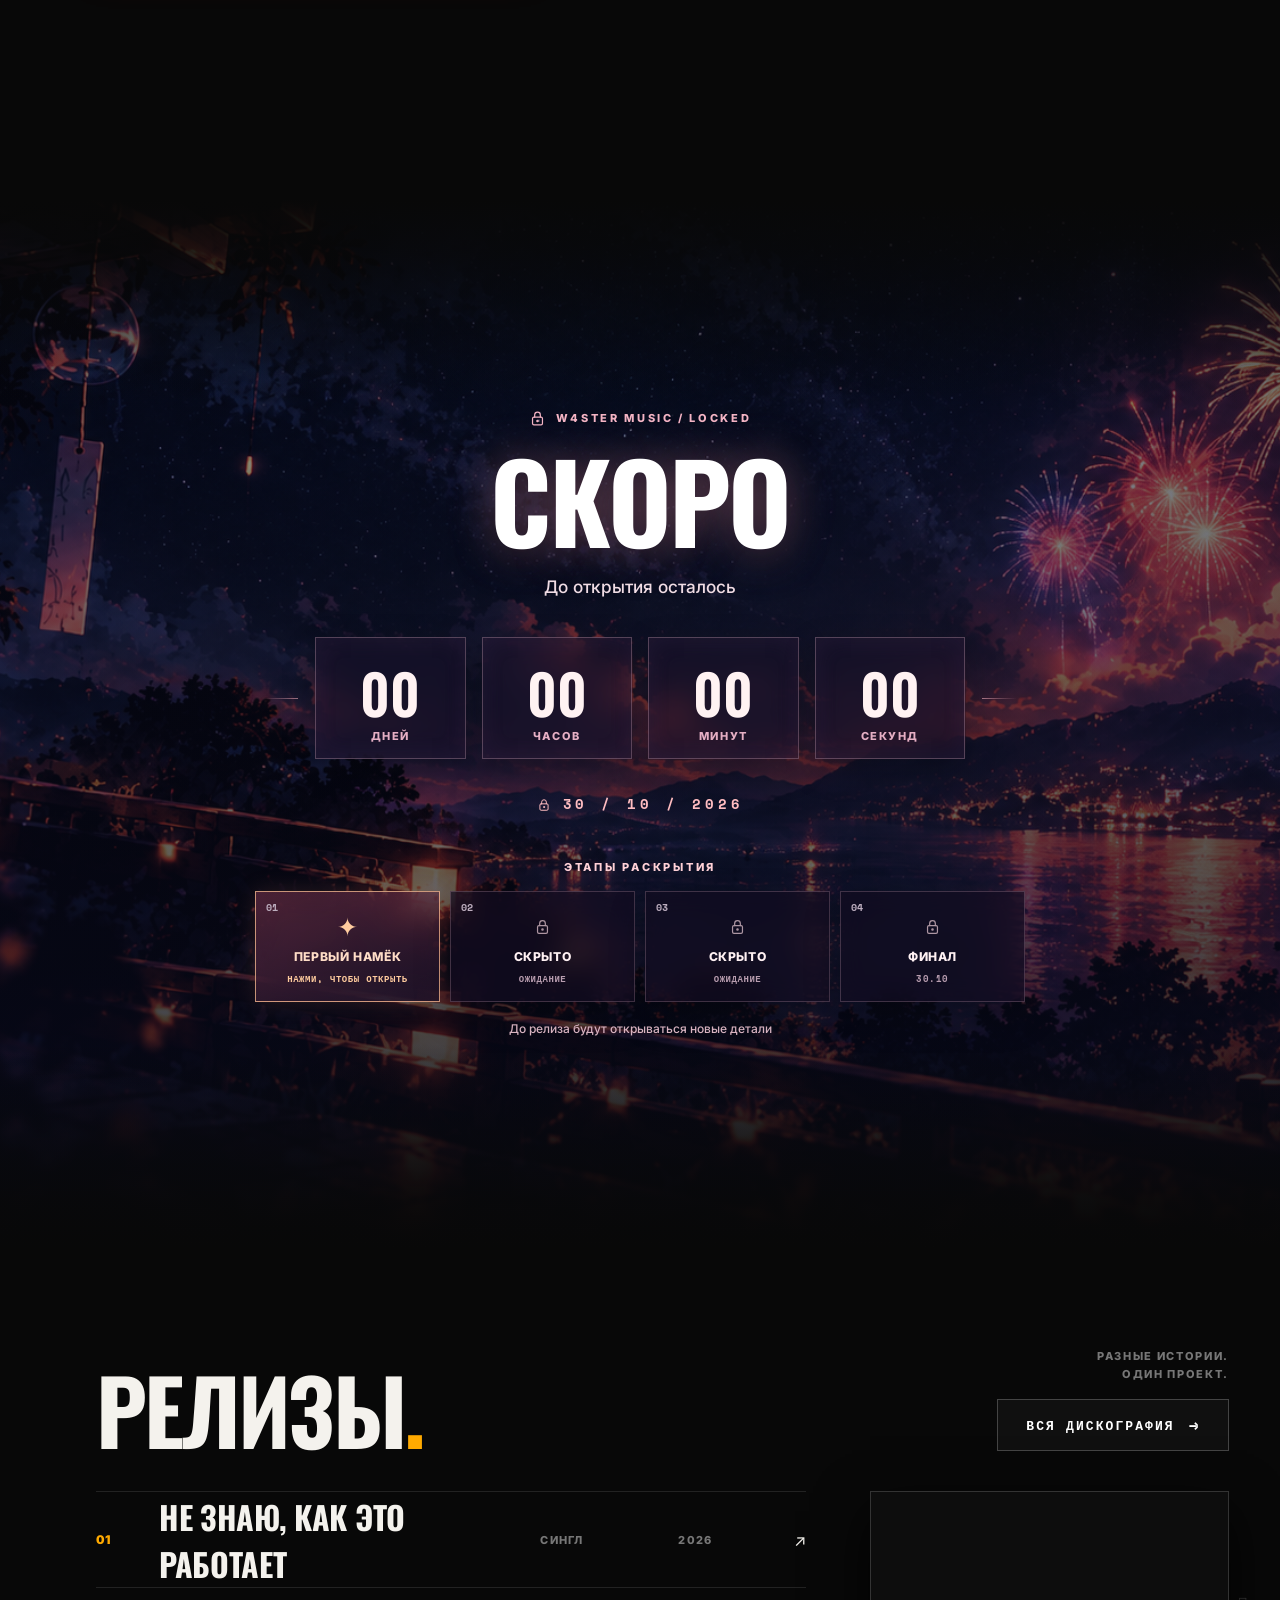
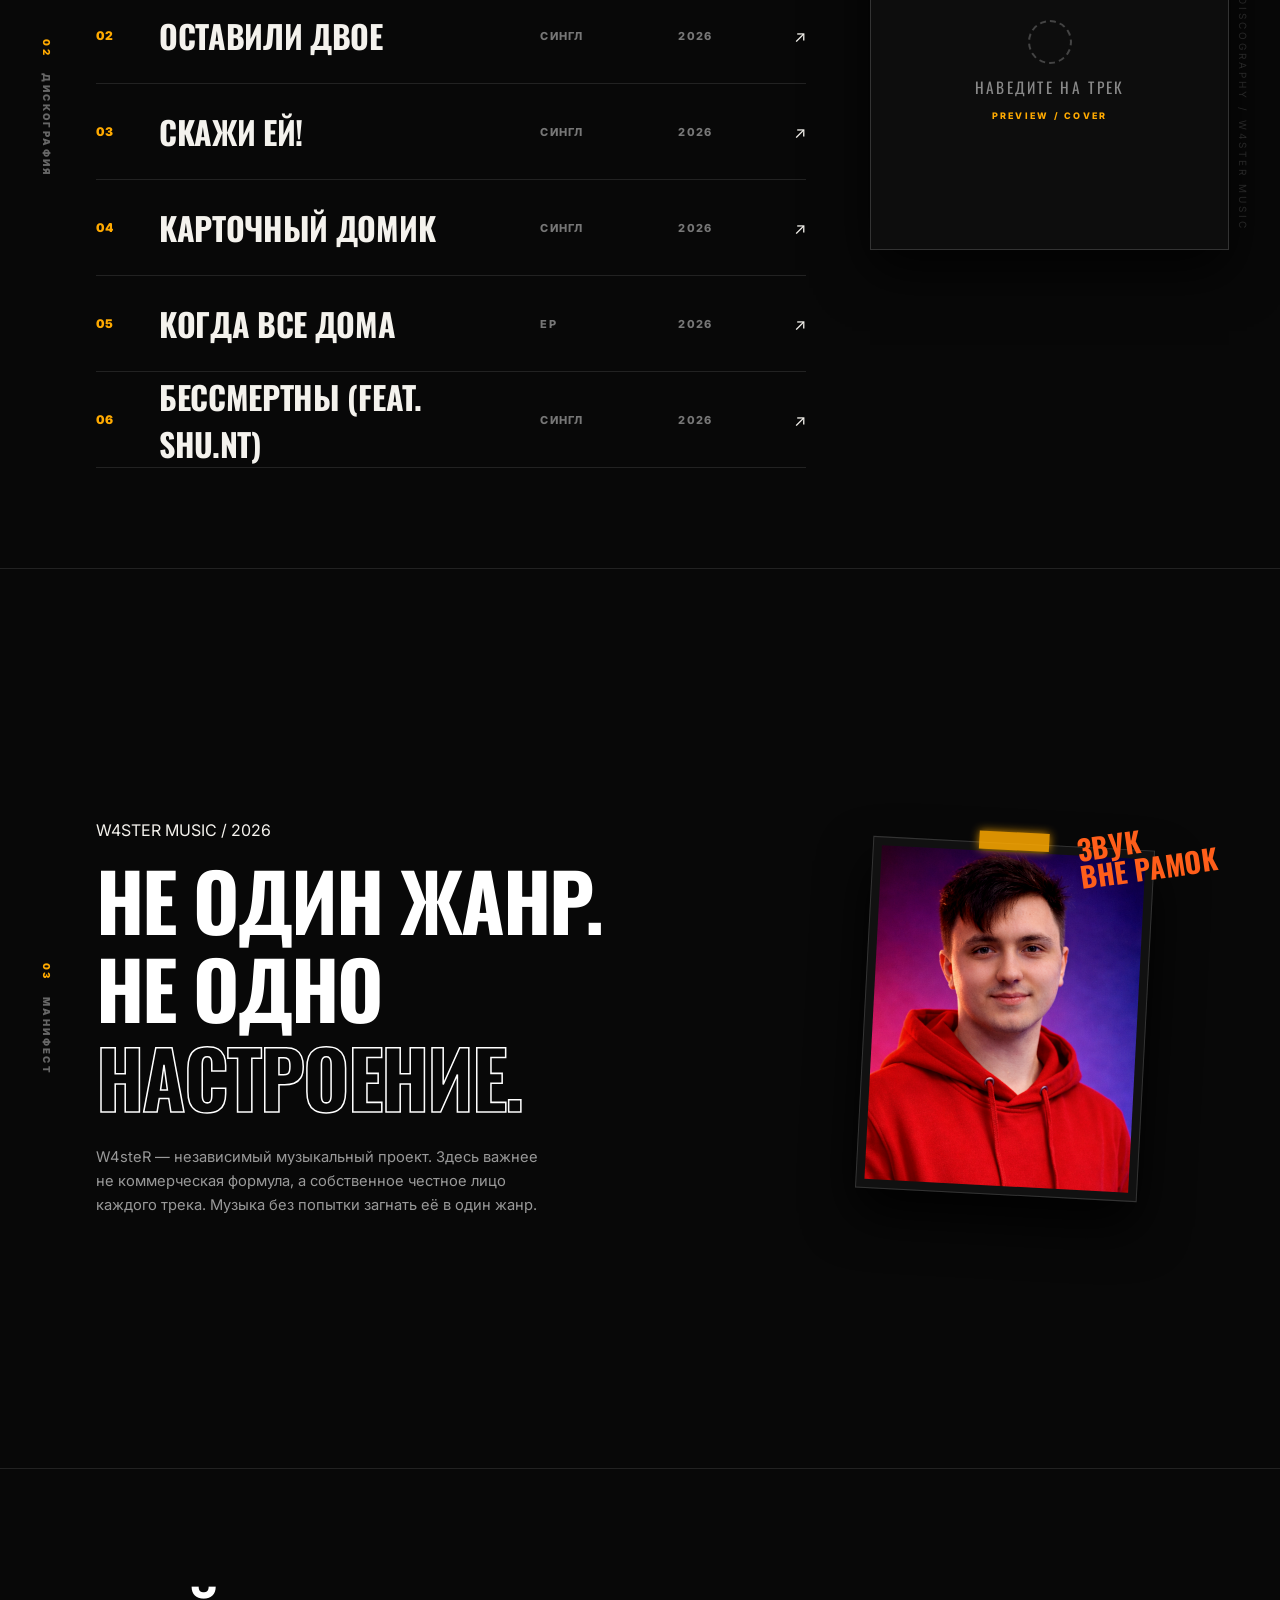
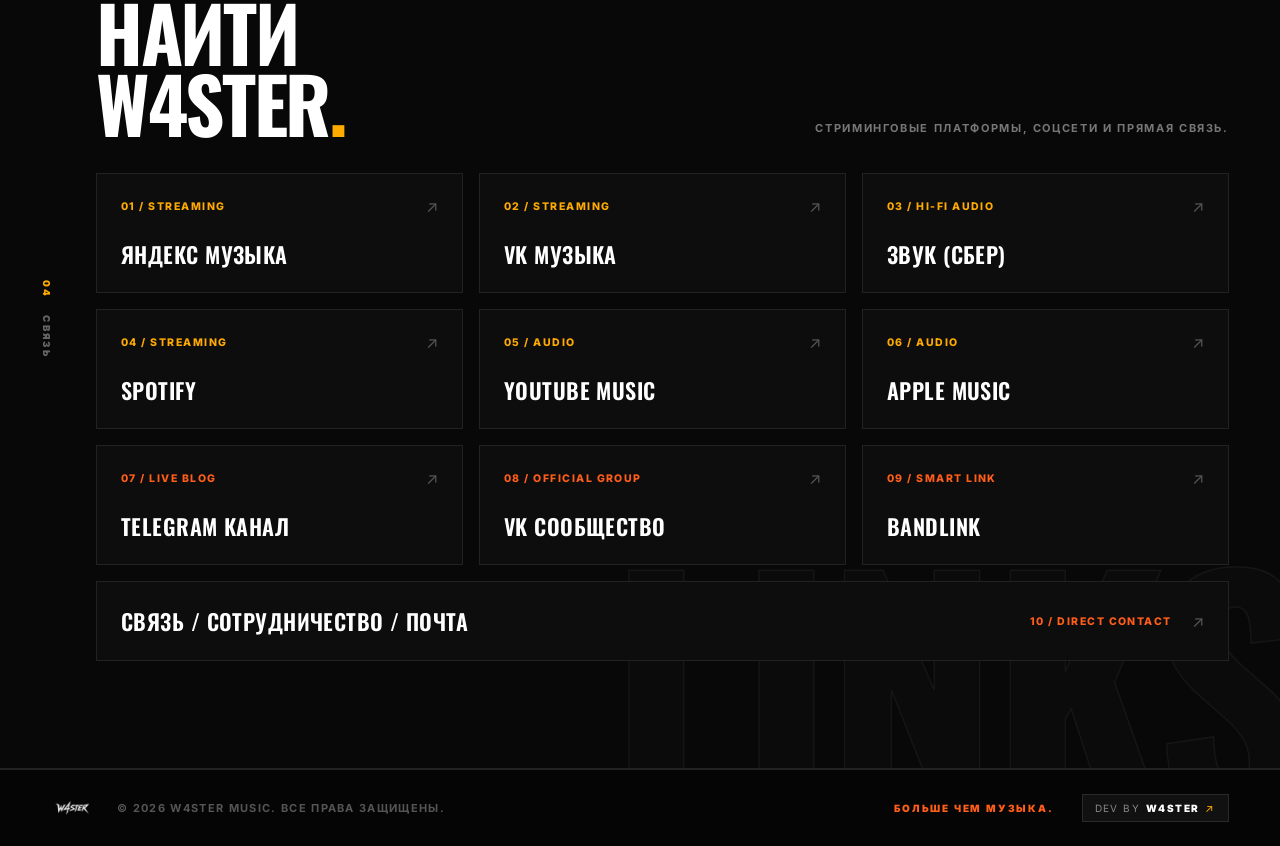
==== commit e1fccf99: "Make first teaser hint interactive: Злюка ты" ====
--- a/index.html
+++ b/index.html
@@ -136,12 +136,12 @@
       <div class="next-chapter-reveal">
         <h3>ЭТАПЫ РАСКРЫТИЯ</h3>
         <div class="next-chapter-stages" aria-label="Этапы раскрытия анонса">
-          <div class="next-chapter-stage is-revealed">
+          <button type="button" class="next-chapter-stage is-revealed nc-reveal-trigger" aria-haspopup="dialog" aria-controls="ncHintDialog">
             <span class="next-chapter-stage-number">01</span>
             <span class="next-chapter-stage-icon" aria-hidden="true">✦</span>
             <span class="next-chapter-stage-label">ПЕРВЫЙ НАМЁК</span>
-            <span class="next-chapter-stage-state">ОТКРЫТО</span>
-          </div>
+            <span class="next-chapter-stage-state">НАЖМИ, ЧТОБЫ ОТКРЫТЬ</span>
+          </button>
           <div class="next-chapter-stage is-locked">
             <span class="next-chapter-stage-number">02</span>
             <span class="next-chapter-stage-icon" aria-hidden="true"><svg class="nc-lock-svg" viewBox="0 0 24 24" aria-hidden="true"><rect x="5" y="10" width="14" height="11" rx="2"/><path d="M8 10V7a4 4 0 0 1 8 0v3"/><circle cx="12" cy="15.5" r="1"/></svg></span>
@@ -162,6 +162,15 @@
           </div>
         </div>
         <p class="next-chapter-reveal-note">До релиза будут открываться новые детали</p>
+        <div class="nc-hint-dialog" id="ncHintDialog" role="dialog" aria-modal="true" aria-labelledby="ncHintText" hidden>
+          <div class="nc-hint-backdrop" data-close-hint></div>
+          <div class="nc-hint-panel">
+            <button class="nc-hint-close" type="button" aria-label="Закрыть подсказку" data-close-hint>×</button>
+            <span class="nc-hint-eyebrow">01 / ПЕРВЫЙ НАМЁК</span>
+            <p id="ncHintText">«Злюка ты.»</p>
+            <span class="nc-hint-bottom">ПРОДОЛЖЕНИЕ СЛЕДУЕТ…</span>
+          </div>
+        </div>
       </div>
     </div>
   </section>
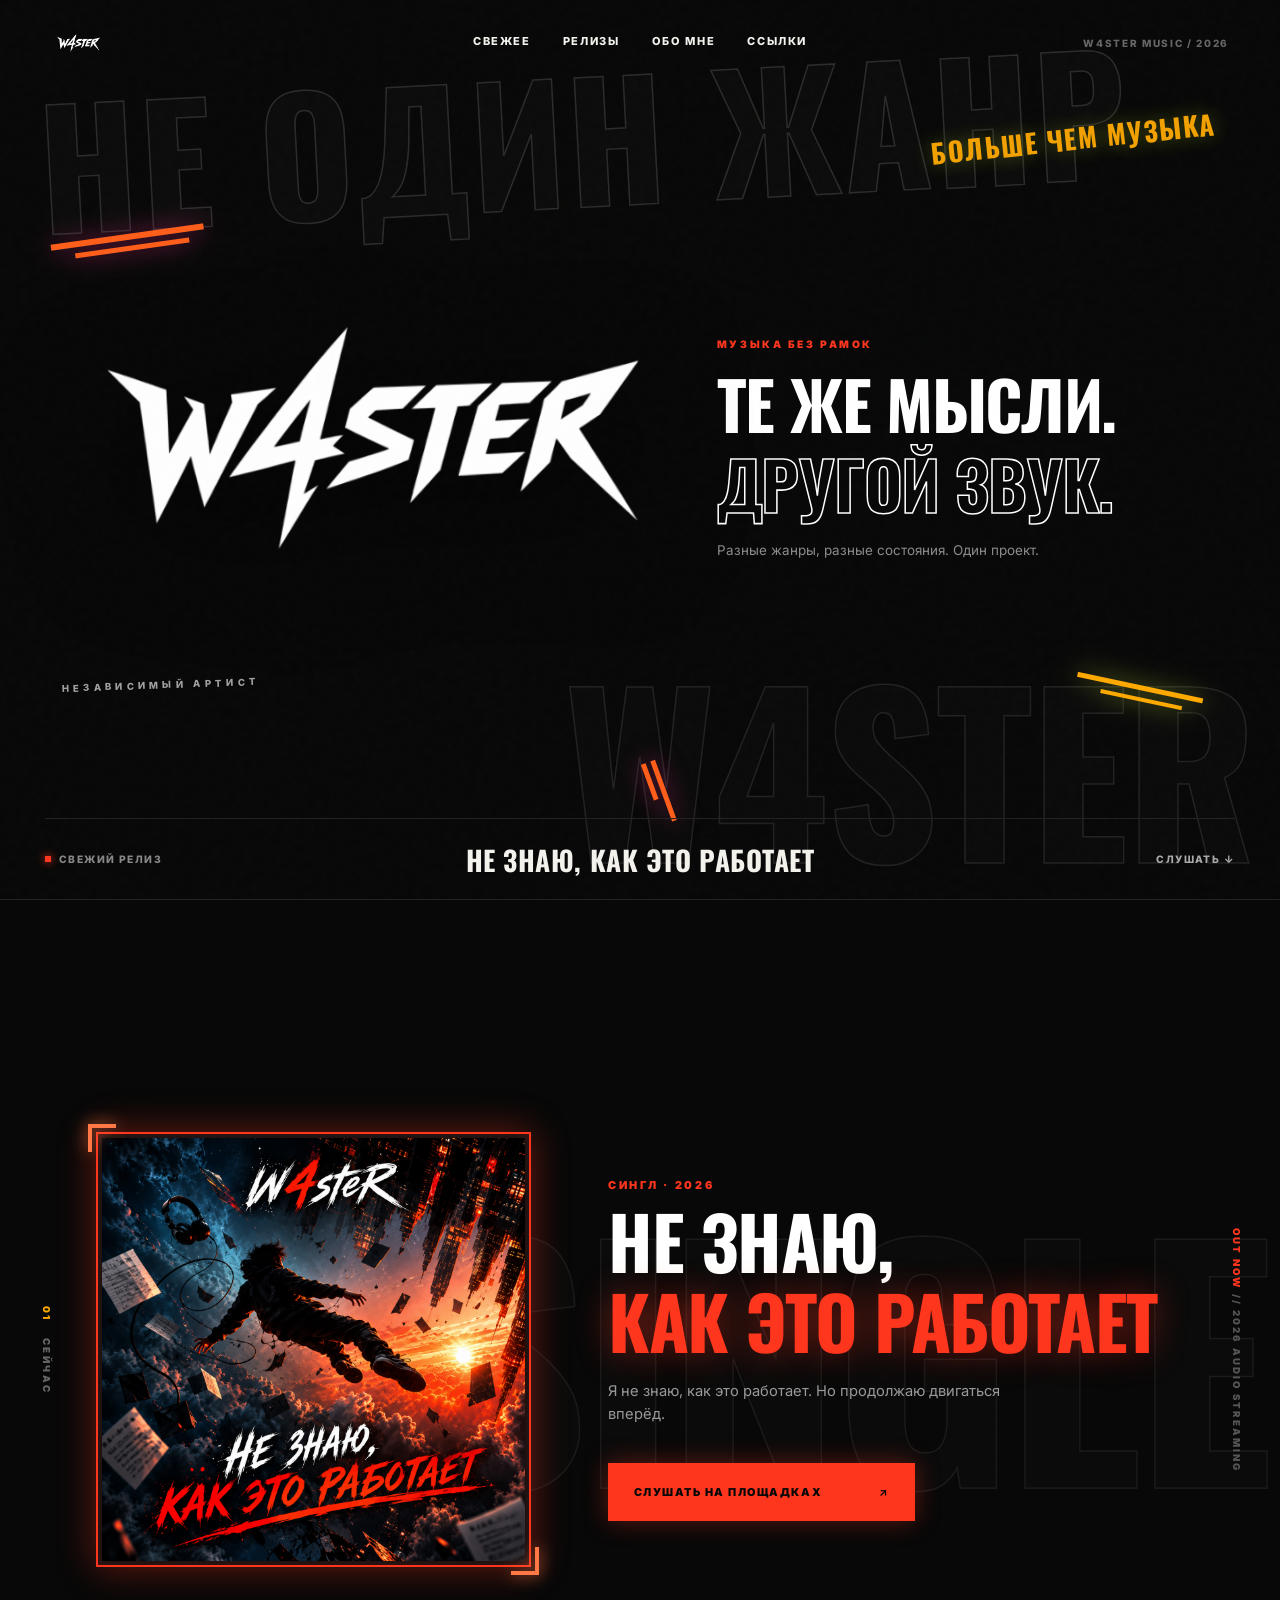
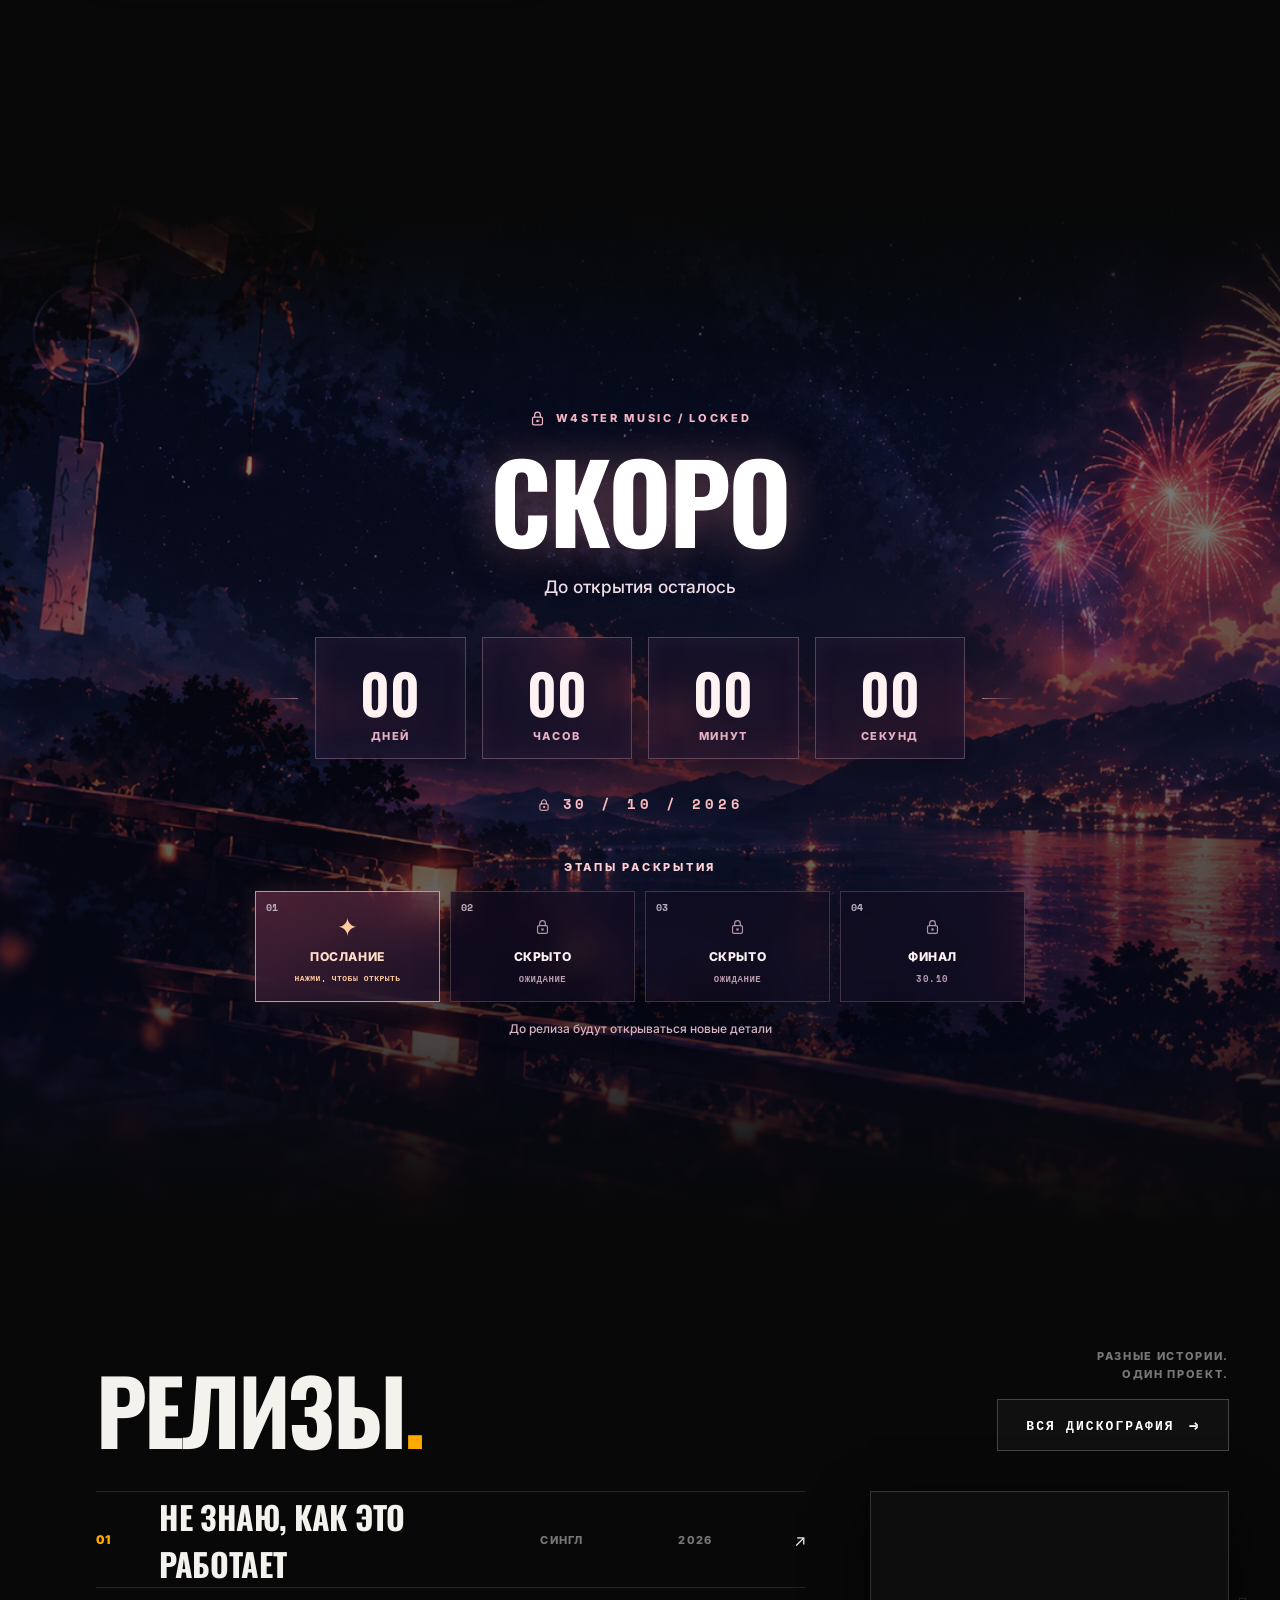
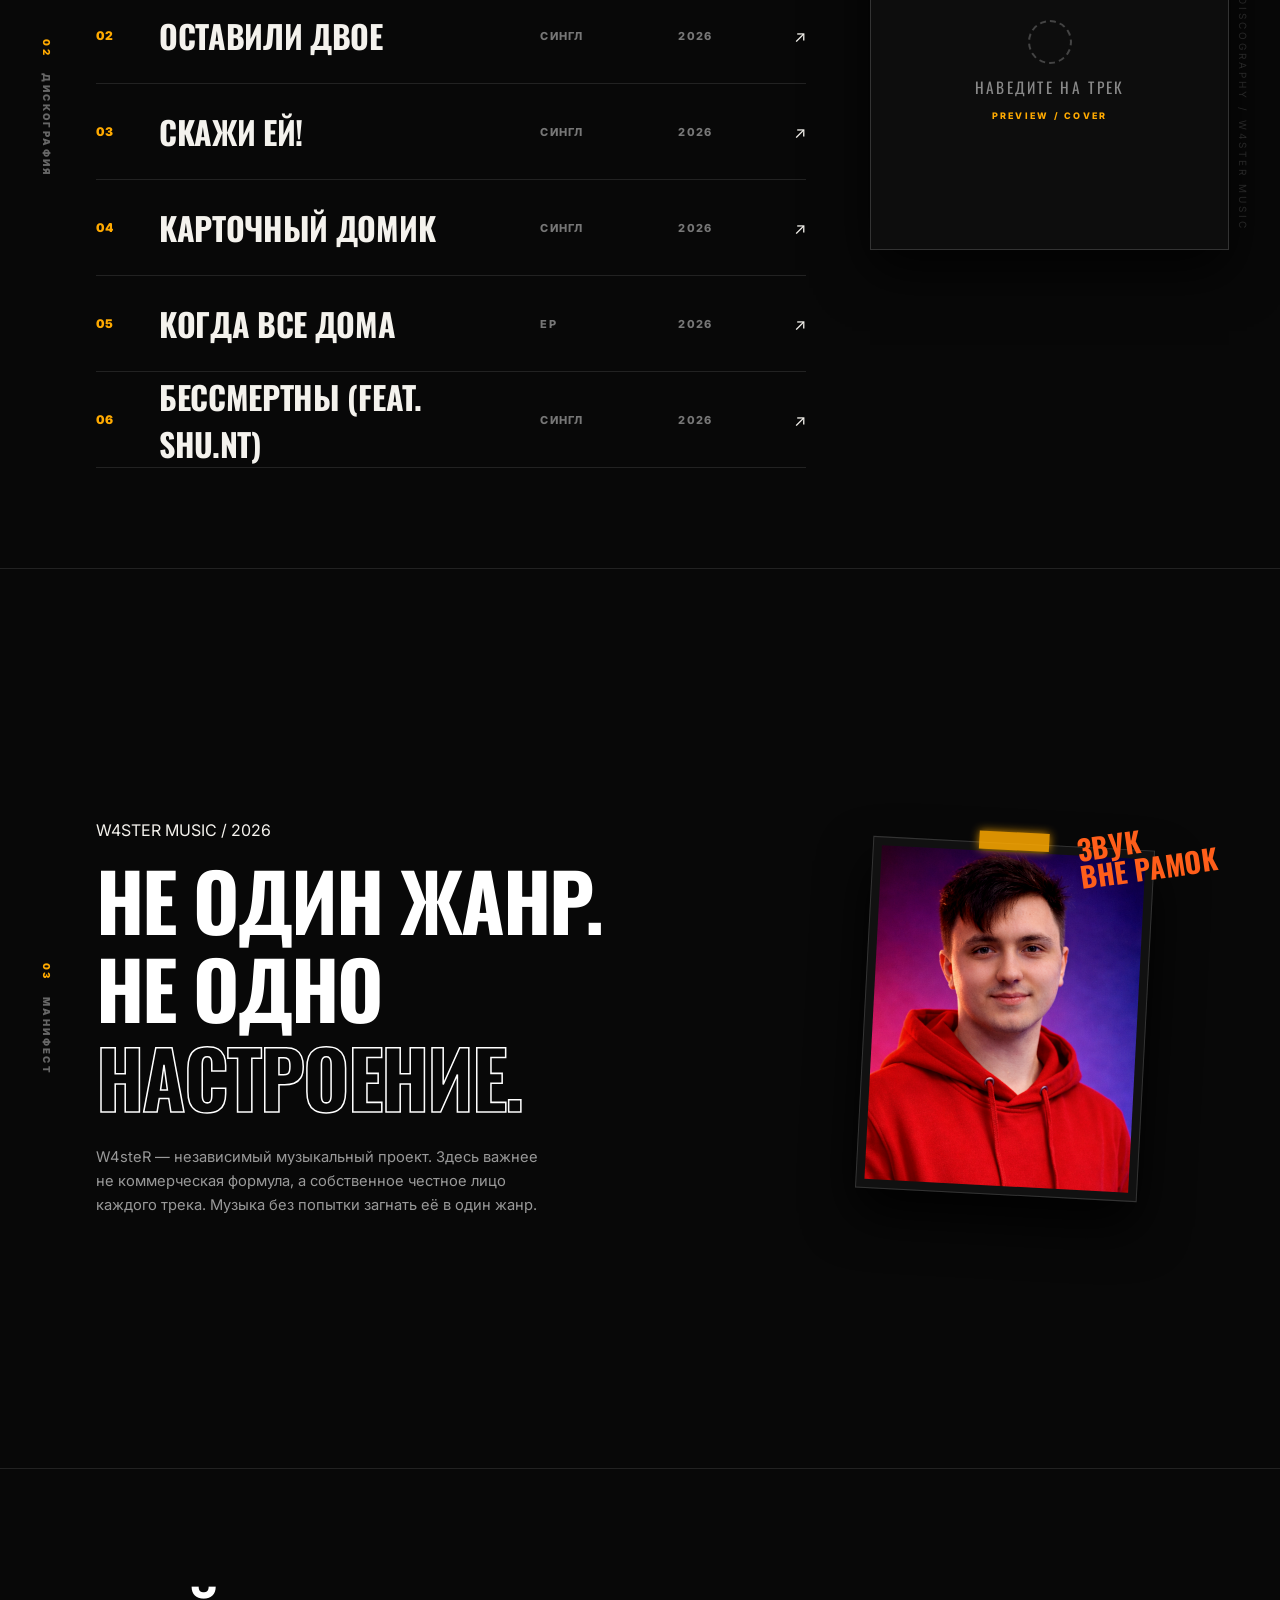
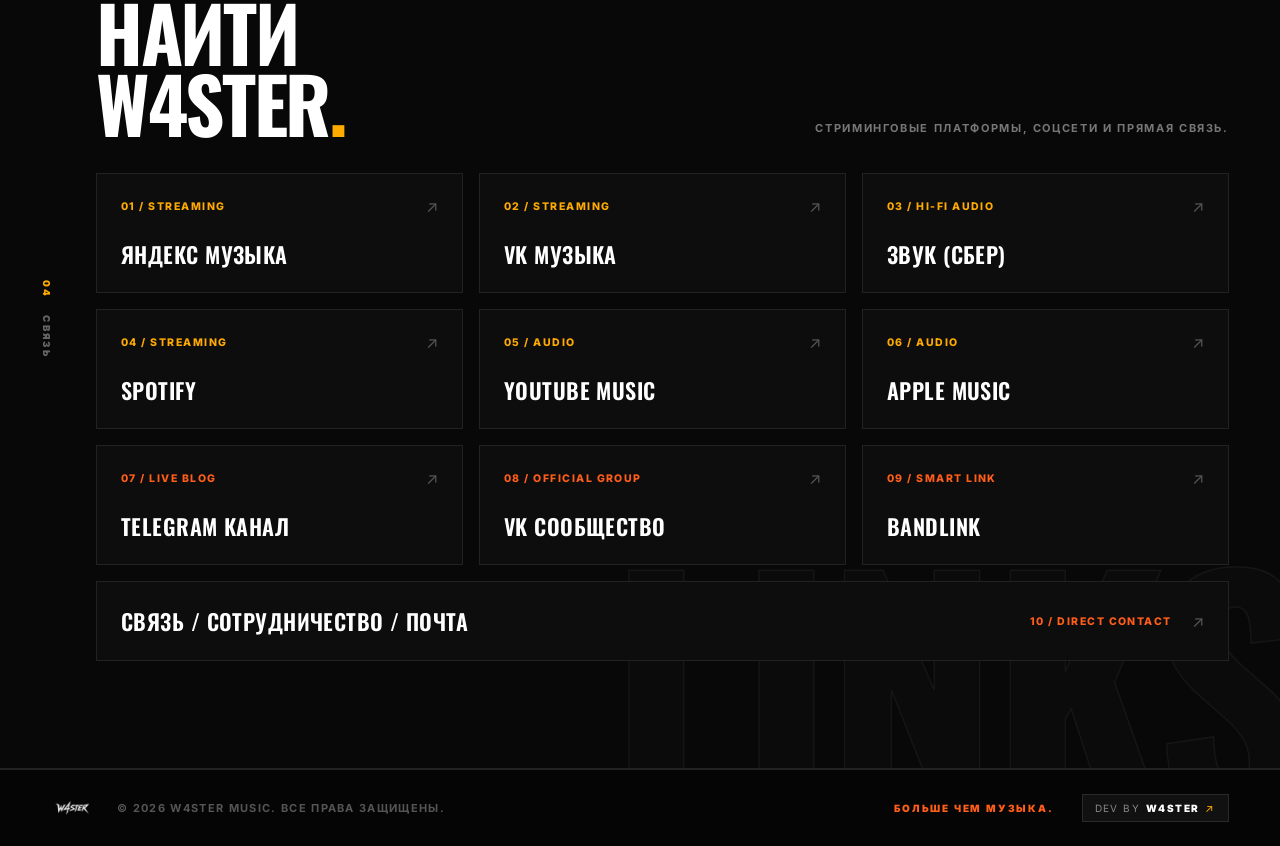
==== commit 3796cb63: "Rename first teaser card to Послание" ====
--- a/index.html
+++ b/index.html
@@ -139,7 +139,7 @@
           <button type="button" class="next-chapter-stage is-revealed nc-reveal-trigger" aria-haspopup="dialog" aria-controls="ncHintDialog">
             <span class="next-chapter-stage-number">01</span>
             <span class="next-chapter-stage-icon" aria-hidden="true">✦</span>
-            <span class="next-chapter-stage-label">ПЕРВЫЙ НАМЁК</span>
+            <span class="next-chapter-stage-label">ПОСЛАНИЕ</span>
             <span class="next-chapter-stage-state">НАЖМИ, ЧТОБЫ ОТКРЫТЬ</span>
           </button>
           <div class="next-chapter-stage is-locked">
@@ -166,7 +166,7 @@
           <div class="nc-hint-backdrop" data-close-hint></div>
           <div class="nc-hint-panel">
             <button class="nc-hint-close" type="button" aria-label="Закрыть подсказку" data-close-hint>×</button>
-            <span class="nc-hint-eyebrow">01 / ПЕРВЫЙ НАМЁК</span>
+            <span class="nc-hint-eyebrow">01 / ПОСЛАНИЕ</span>
             <p id="ncHintText">«Злюка ты.»</p>
             <span class="nc-hint-bottom">ПРОДОЛЖЕНИЕ СЛЕДУЕТ…</span>
           </div>
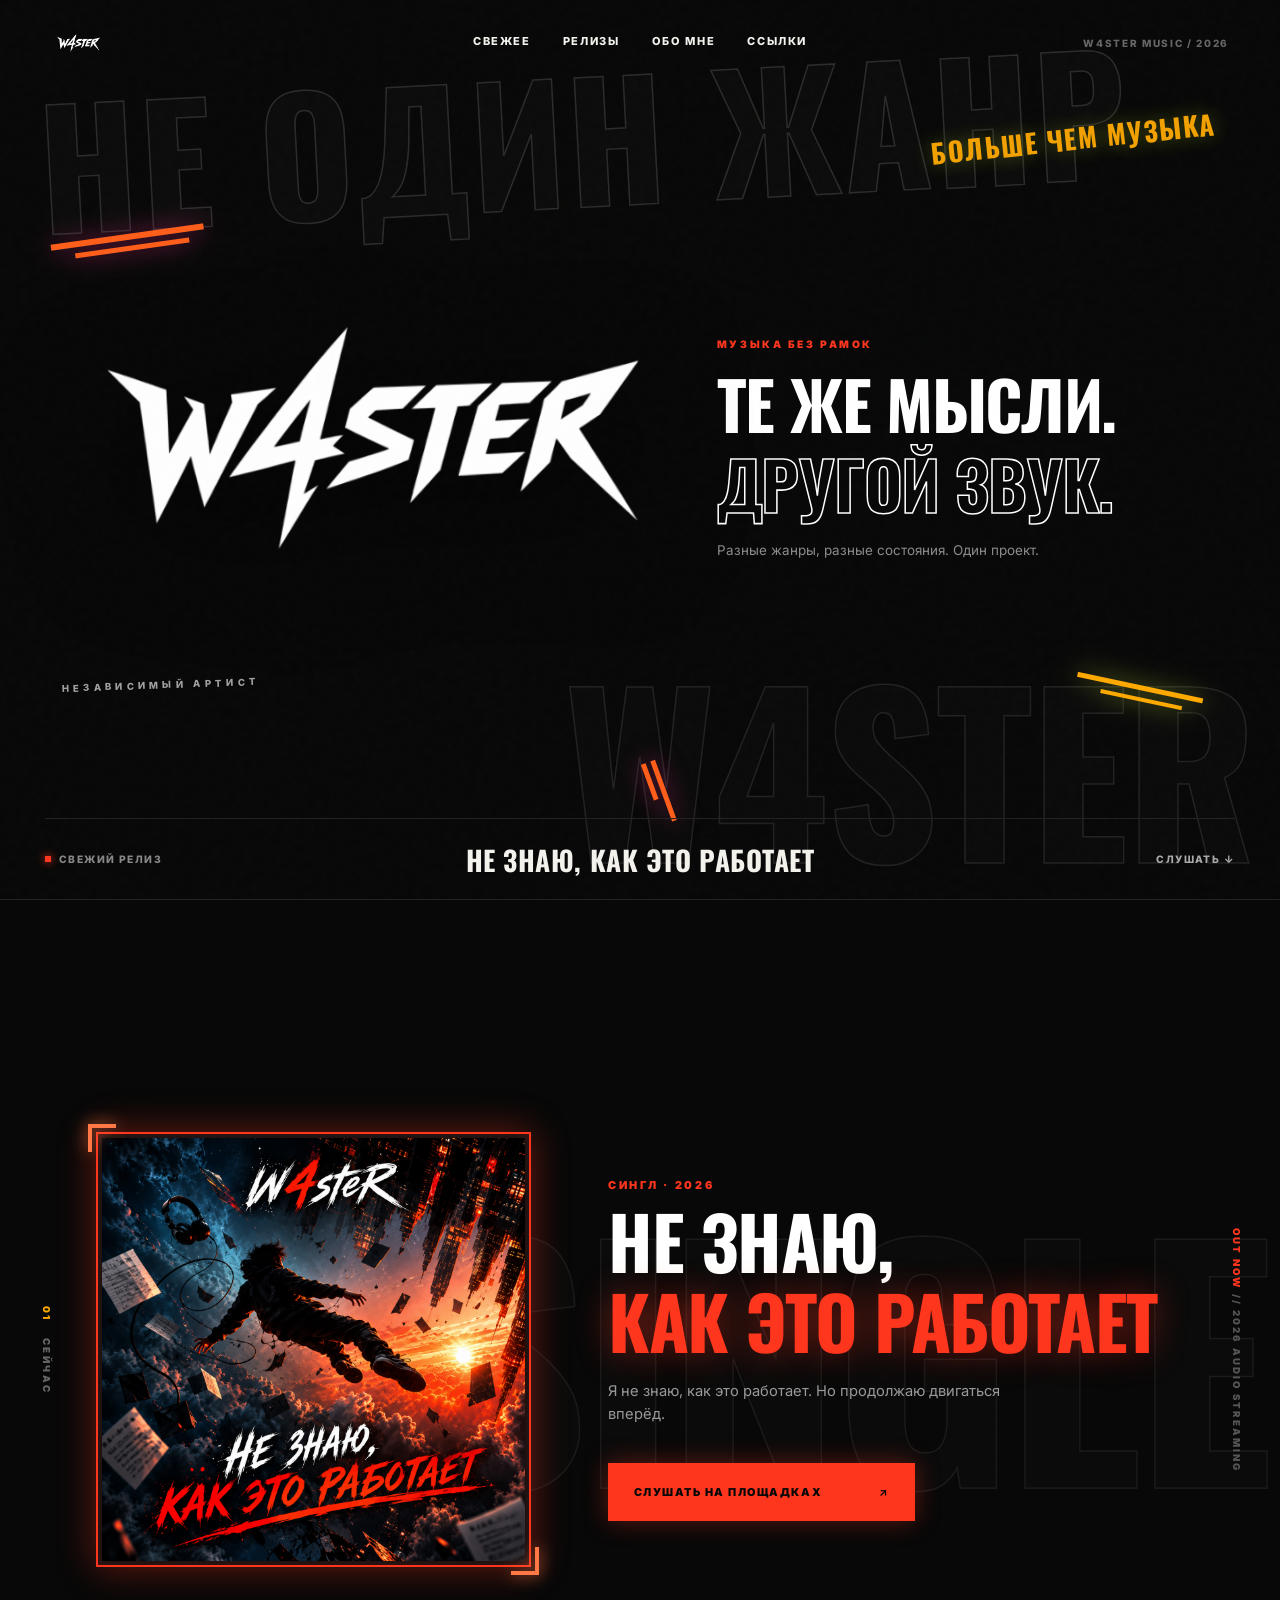
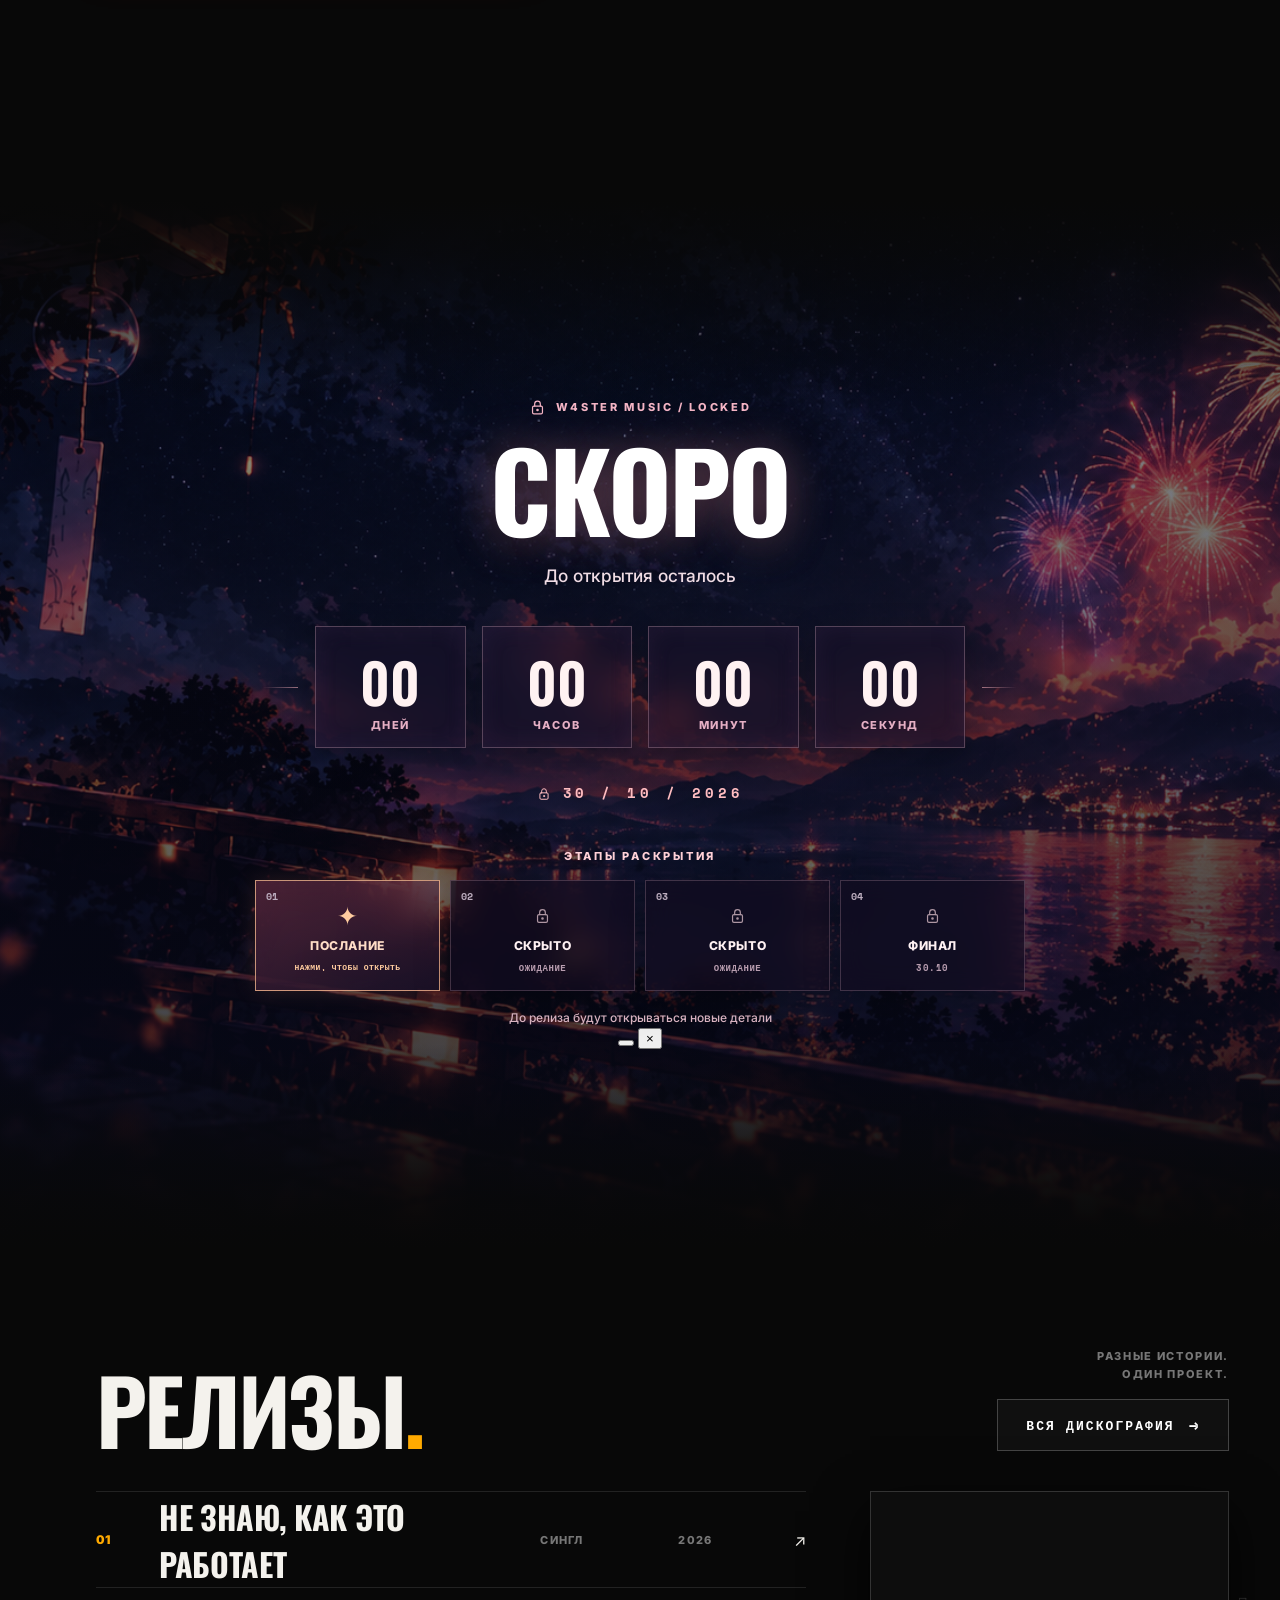
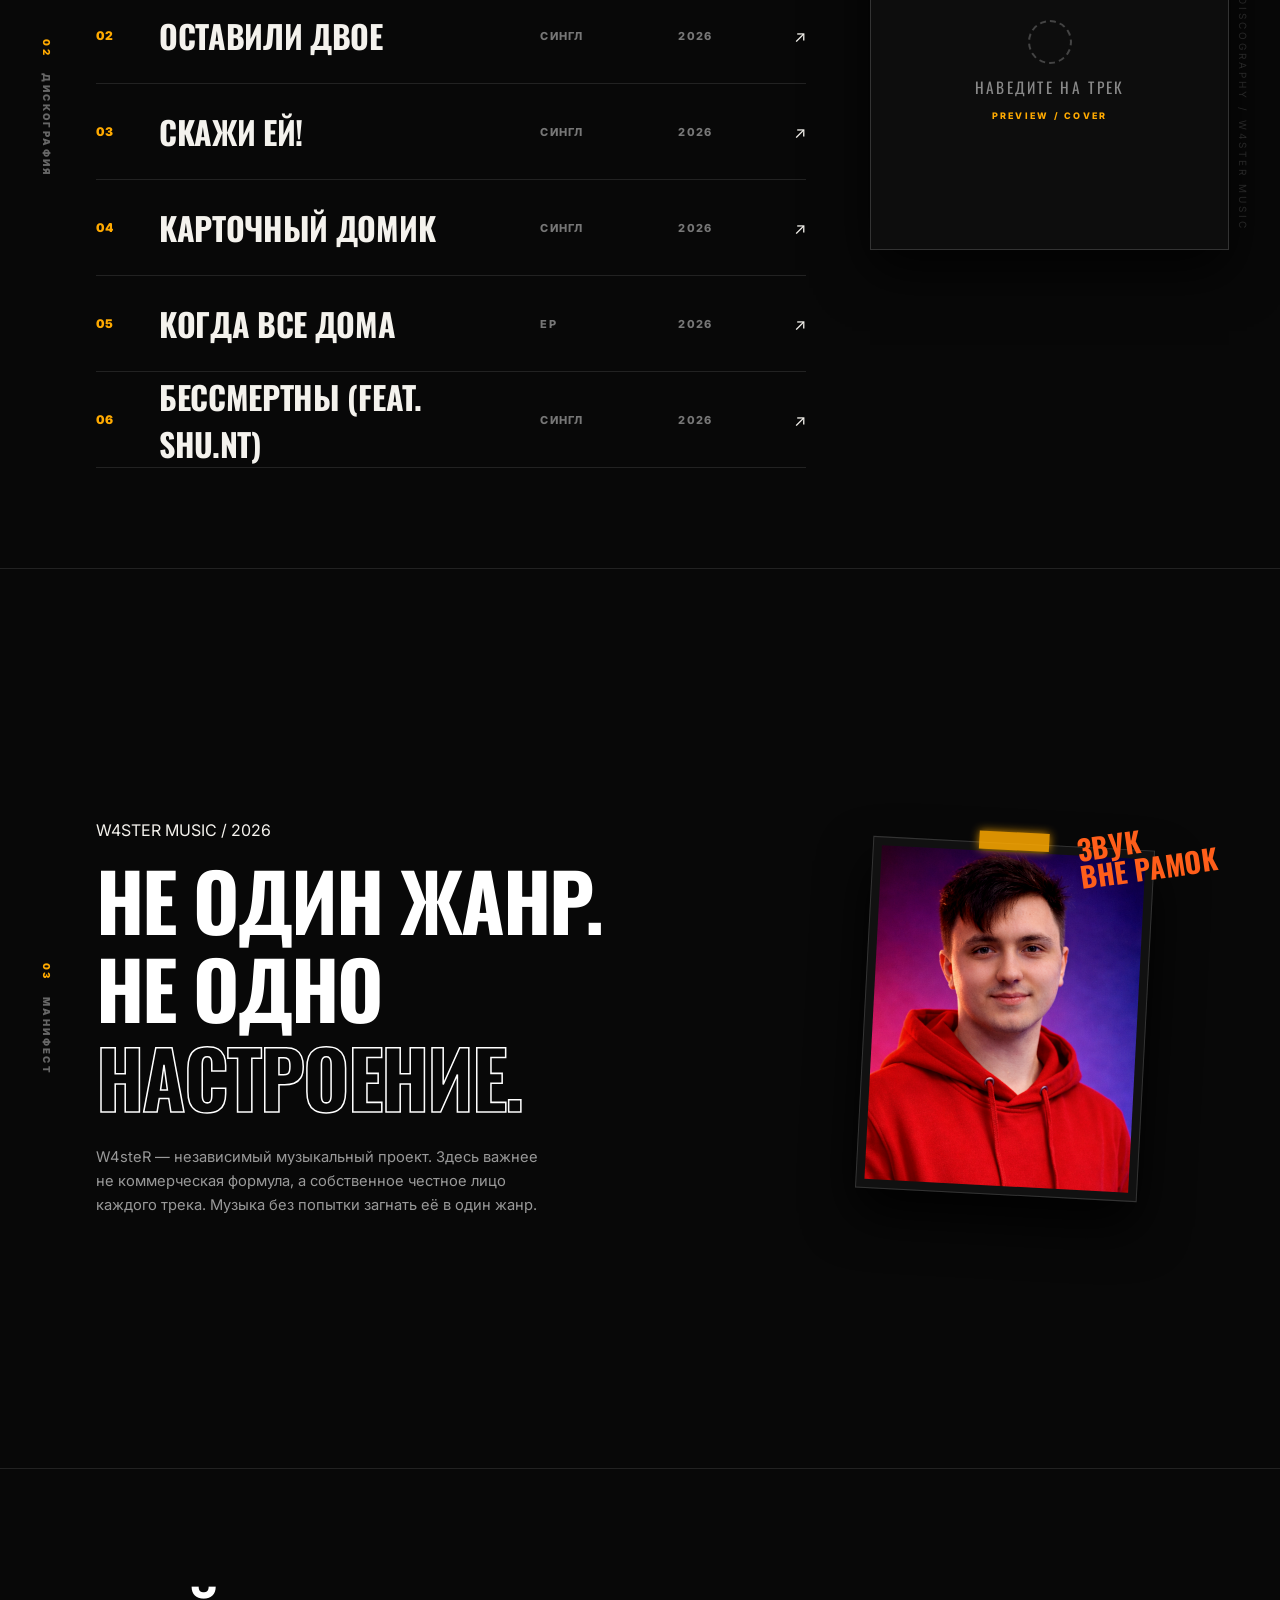
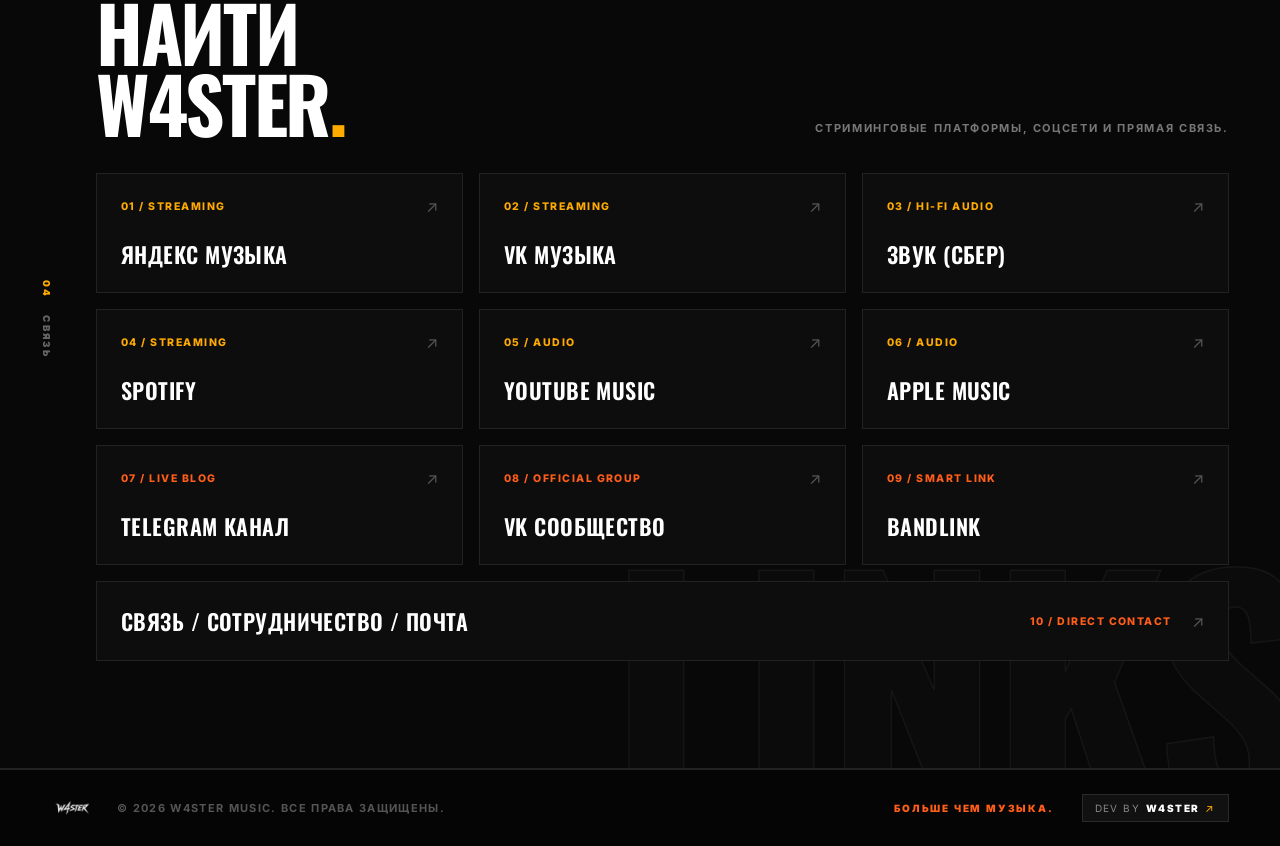
==== commit d12ab5b8: "Add teaser pet markup and asset hooks (development branch)" ====
--- a/index.html
+++ b/index.html
@@ -39,6 +39,7 @@
   </script>
   <noscript><div><img src="https://mc.yandex.ru/watch/112329719" style="position:absolute; left:-9999px;" alt="" /></div></noscript>
   <!-- /Yandex.Metrika counter -->
+<link rel="stylesheet" href="zlyuka-web.css">
 </head>
 <body>
 <div class="noise"></div>
@@ -162,6 +163,14 @@
           </div>
         </div>
         <p class="next-chapter-reveal-note">До релиза будут открываться новые детали</p>
+        <div class="nc-pet" id="ncPet" aria-label="Загадочный пушистый хранитель секретов">
+          <div class="nc-pet-bubble" id="ncPetBubble" role="status" aria-live="polite" hidden></div>
+          <button class="nc-pet-button" id="ncPetButton" type="button" aria-label="Поговорить с пушистым хранителем">
+            <span class="nc-pet-sprite" id="ncPetSprite" aria-hidden="true"></span>
+          </button>
+          <button class="nc-pet-dismiss" id="ncPetDismiss" type="button" aria-label="Скрыть питомца">×</button>
+        </div>
+
         <div class="nc-hint-dialog" id="ncHintDialog" role="dialog" aria-modal="true" aria-labelledby="ncHintText" hidden>
           <div class="nc-hint-backdrop" data-close-hint></div>
           <div class="nc-hint-panel">
@@ -391,5 +400,6 @@
 </main>
 
 <script src="script.js"></script>
+<script defer src="zlyuka-web.js"></script>
 </body>
 </html>
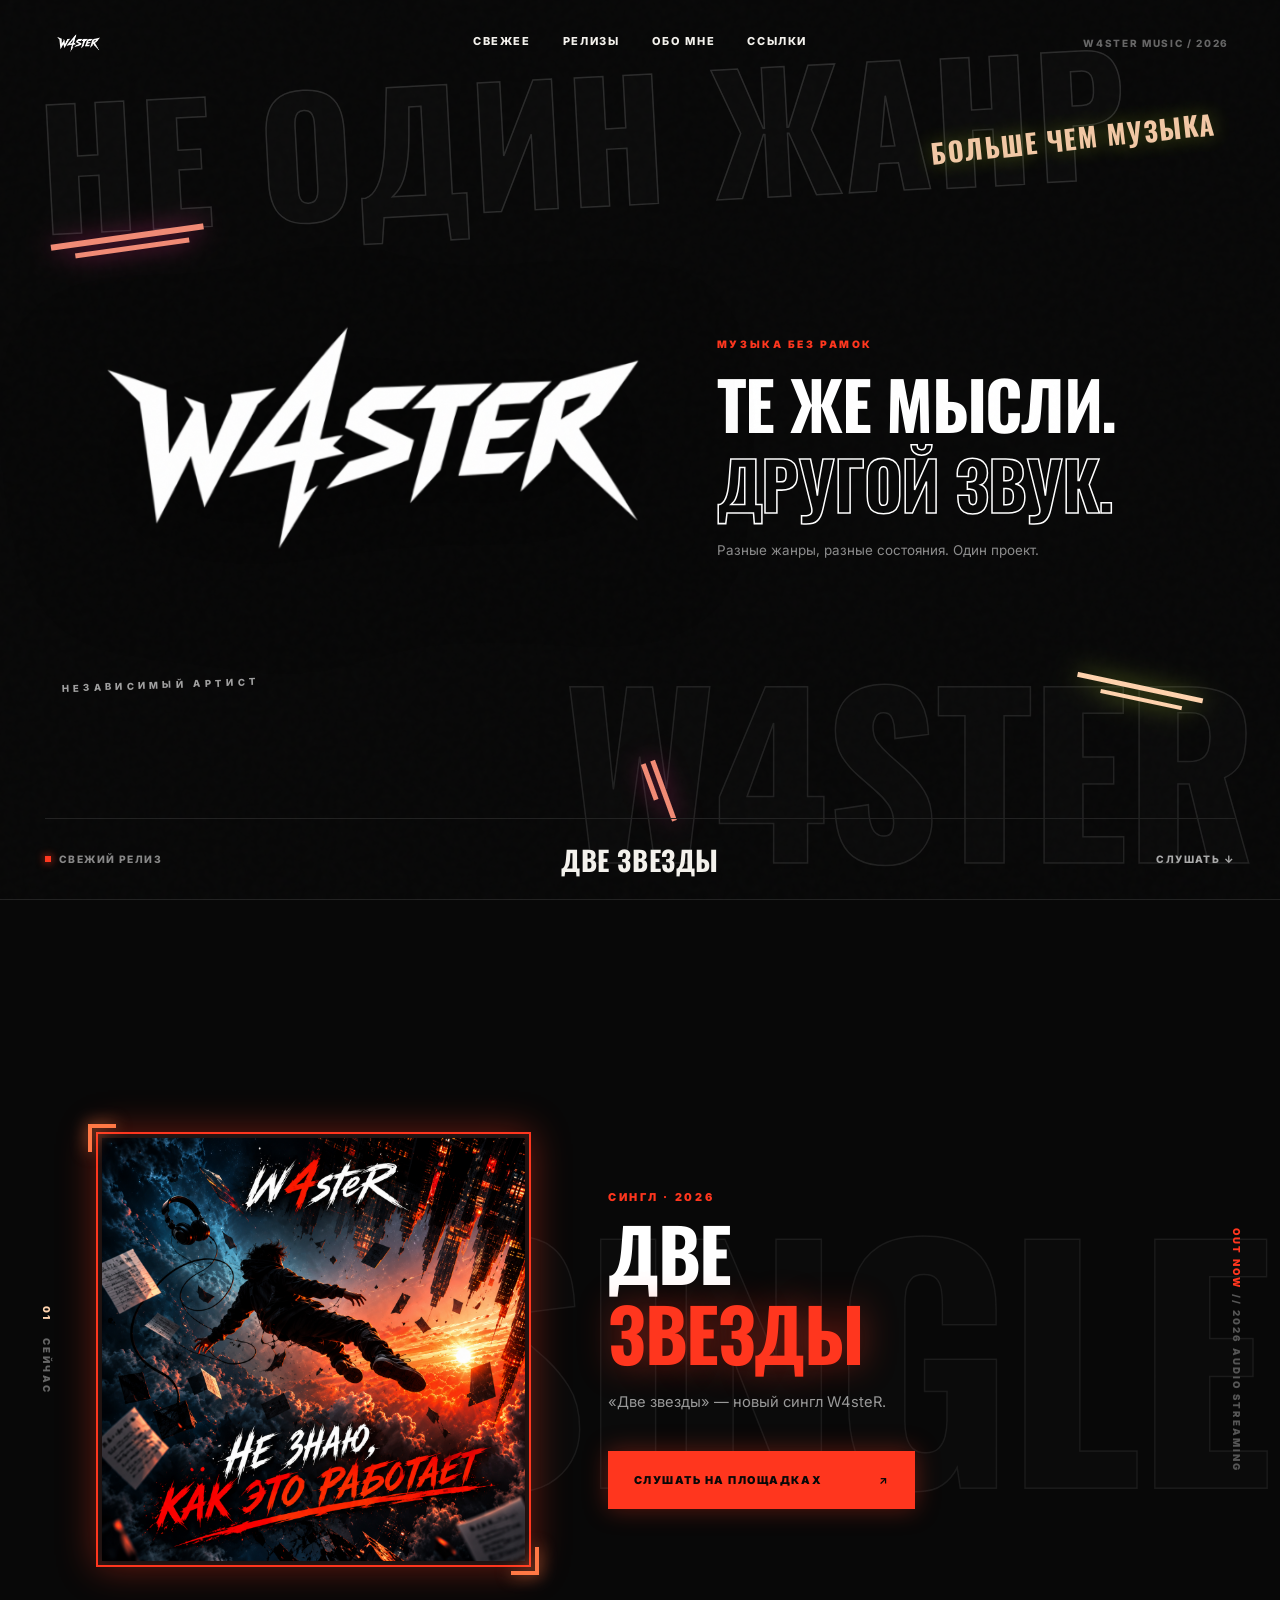
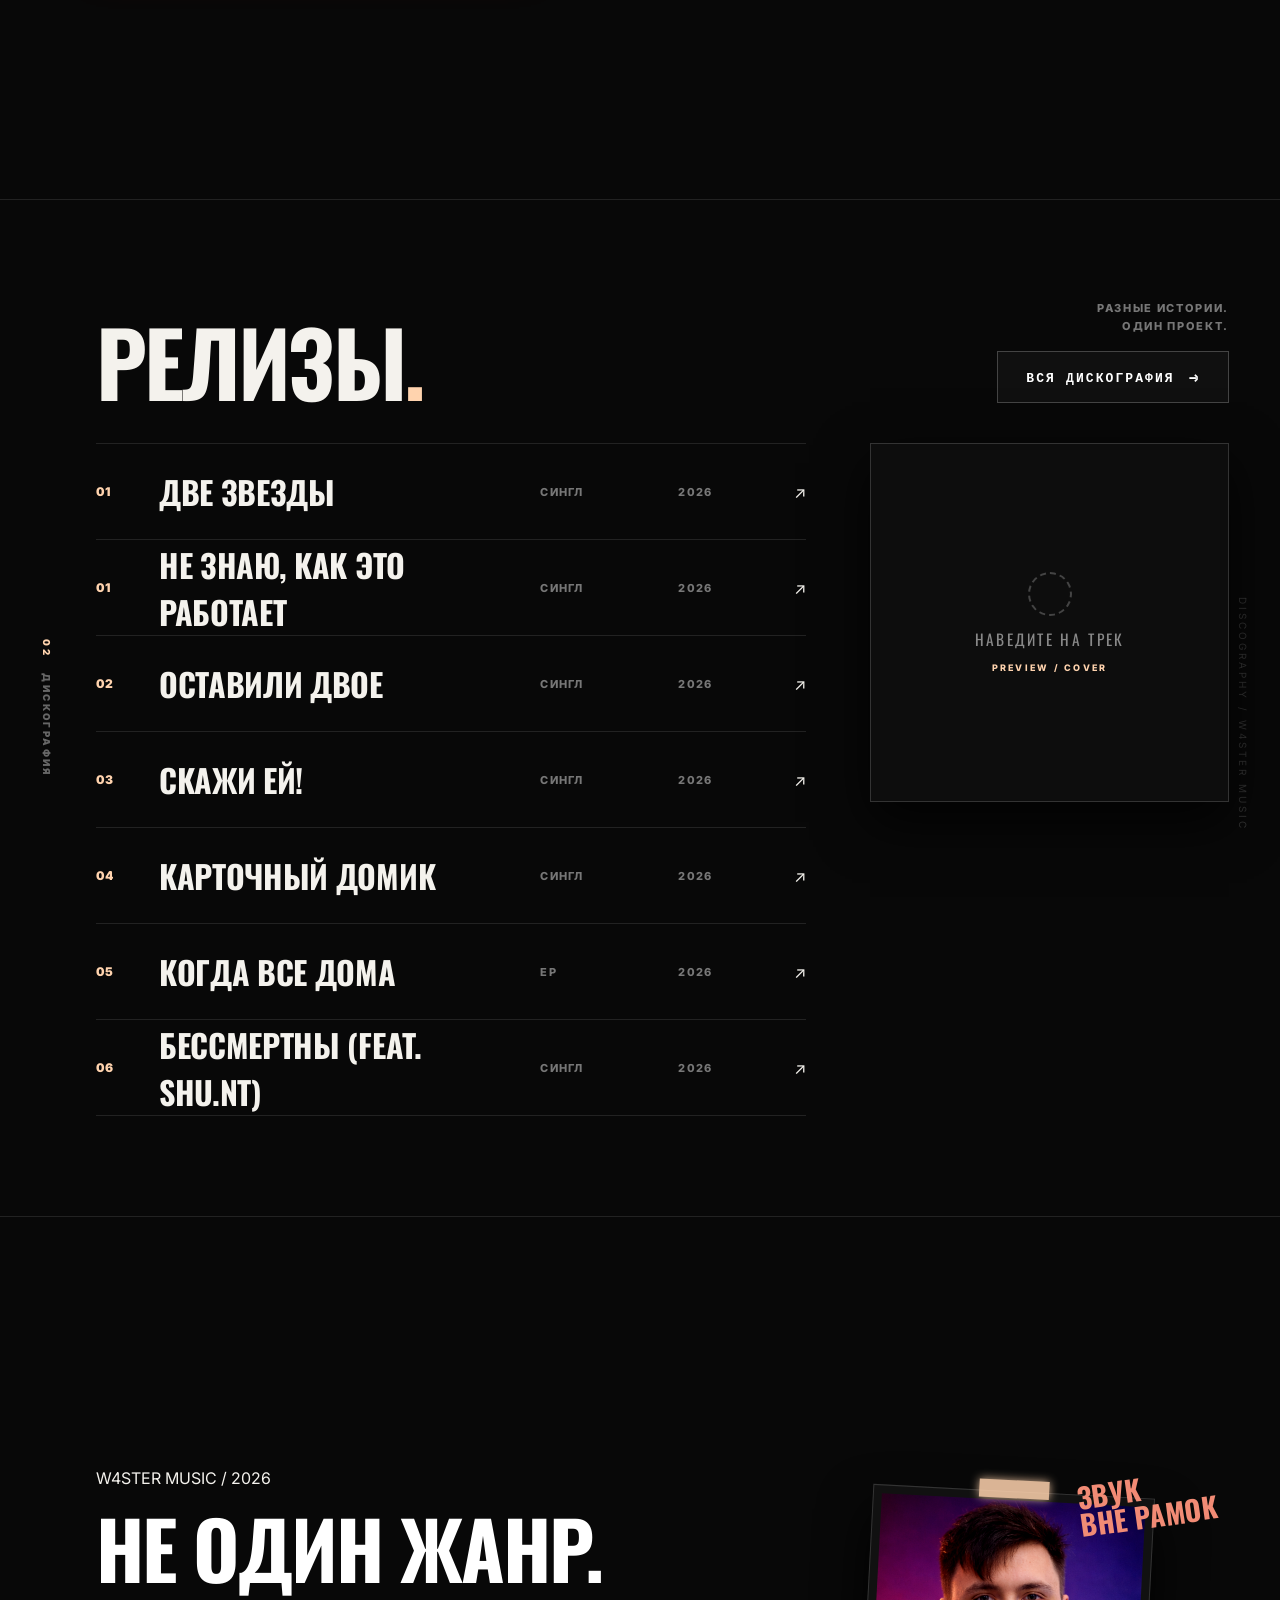
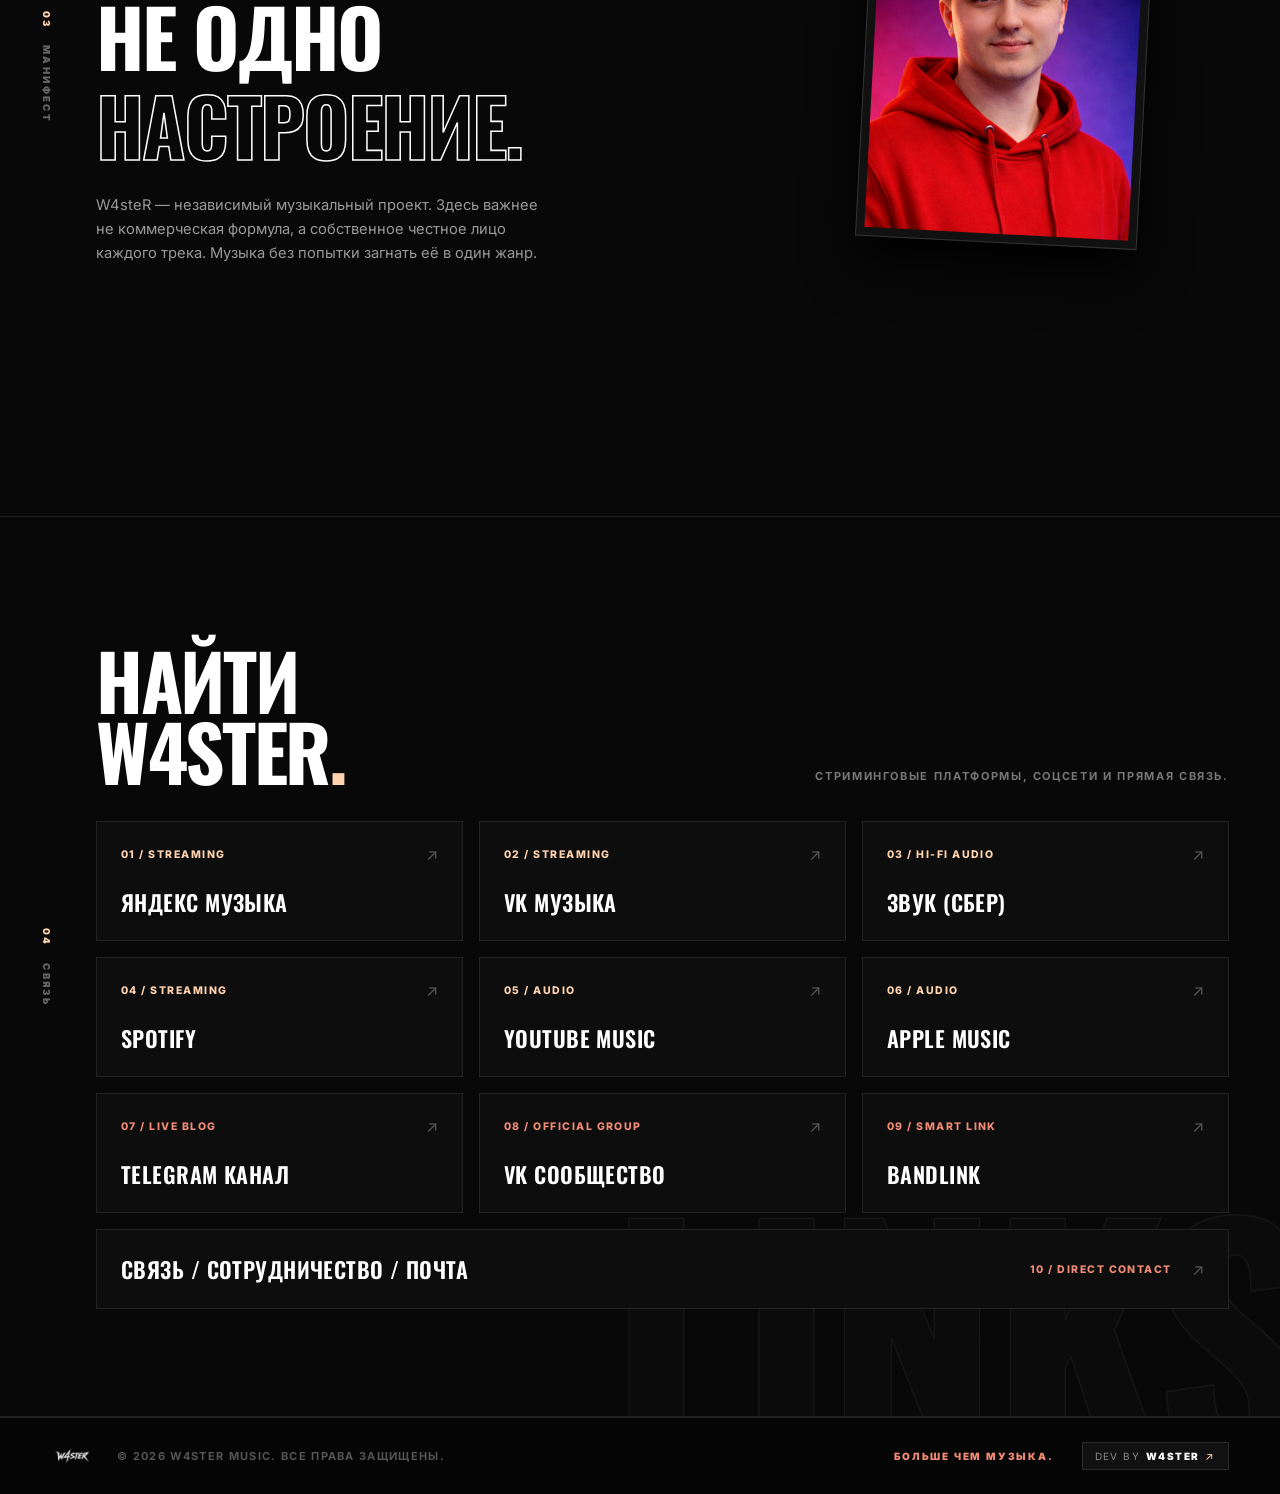
==== commit 23980646: "Promote Две звезды on homepage" ====
--- a/index.html
+++ b/index.html
@@ -6,7 +6,7 @@
   <title>W4steR — музыка без рамок</title>
   
   <!-- SEO Мета-теги -->
-  <meta name="description" content="Официальный сайт независимого артиста W4steR. Новый сингл «Не знаю, как это работает», релизы, дискография и стриминговые платформы.">
+  <meta name="description" content="Официальный сайт независимого артиста W4steR. Новый сингл «Две звезды», релизы, дискография и стриминговые платформы.">
   <meta name="keywords" content="W4steR, W4steR Music, Не знаю как это работает, Оставили двое, Скажи ей, Карточный домик, независимый артист, музыка без рамок, дискография">
   <meta name="robots" content="index, follow">
 
@@ -14,8 +14,8 @@
   <meta property="og:type" content="website">
   <meta property="og:url" content="https://w4ster.ru/">
   <meta property="og:title" content="W4steR — музыка без рамок">
-  <meta property="og:description" content="Официальный ресурс независимого артиста W4steR. Новый релиз «Не знаю, как это работает», полная дискография и ссылки.">
-  <meta property="og:image" content="ne_znayu_kak_eto_rabotaet.png">
+  <meta property="og:description" content="Официальный ресурс независимого артиста W4steR. Новый релиз «Две звезды», полная дискография и ссылки.">
+  <meta property="og:image" content="dve_zvezdy.png">
 
   <!-- Фавиконка -->
   <link rel="icon" href="favicon.png" type="image/png">
@@ -39,7 +39,6 @@
   </script>
   <noscript><div><img src="https://mc.yandex.ru/watch/112329719" style="position:absolute; left:-9999px;" alt="" /></div></noscript>
   <!-- /Yandex.Metrika counter -->
-<link rel="stylesheet" href="zlyuka-web.css">
 </head>
 <body>
 <div class="noise"></div>
@@ -84,7 +83,7 @@
 
     <a class="release-strip" href="#release">
       <span class="strip-tag"><i></i> СВЕЖИЙ РЕЛИЗ</span>
-      <strong>НЕ ЗНАЮ, КАК ЭТО РАБОТАЕТ</strong>
+      <strong>ДВЕ ЗВЕЗДЫ</strong>
       <span class="go">СЛУШАТЬ ↓</span>
     </a>
   </section>
@@ -96,7 +95,7 @@
     
     <div class="feature-stage">
       <div class="cover-wrap">
-        <img class="cover" src="ne_znayu_kak_eto_rabotaet.png" alt="Обложка Не знаю, как это работает">
+        <img class="cover" src="dve_zvezdy.png" alt="Обложка Две звезды" onerror="this.onerror=null;this.src='ne_znayu_kak_eto_rabotaet.png'">
         <span class="corner c1"></span>
         <span class="corner c2"></span>
       </div>
@@ -104,11 +103,11 @@
       <div class="feature-copy">
         <span class="eyebrow">СИНГЛ · 2026</span>
         <h2 class="release-heading">
-          <span class="h-line-white">НЕ ЗНАЮ,</span>
-          <span class="h-line-pink">КАК ЭТО РАБОТАЕТ</span>
+          <span class="h-line-white">ДВЕ</span>
+          <span class="h-line-pink">ЗВЕЗДЫ</span>
         </h2>
-        <p class="desc">Я не знаю, как это работает. Но продолжаю двигаться вперёд.</p>
-        <a class="listen" href="https://band.link/BGAWd" target="_blank" rel="noopener">
+        <p class="desc">«Две звезды» — новый сингл W4steR.</p>
+        <a class="listen" href="https://band.link/LwEjk" target="_blank" rel="noopener">
           <span>СЛУШАТЬ НА ПЛОЩАДКАХ</span> <b>↗</b>
         </a>
       </div>
@@ -116,71 +115,6 @@
 
     <div class="feature-sidebar-right">
       <span>OUT NOW</span> // 2026 AUDIO STREAMING
-    </div>
-  </section>
-
-  <!-- Секретный тизер следующего релиза. Не переносить в main до согласования. -->
-  <section class="next-chapter" id="next-chapter" aria-labelledby="next-chapter-title">
-    <div class="next-chapter-photo" aria-hidden="true"></div>
-    <div class="next-chapter-dim" aria-hidden="true"></div>
-    <div class="next-chapter-content">
-      <span class="next-chapter-kicker"><svg class="nc-lock-svg" viewBox="0 0 24 24" aria-hidden="true"><rect x="5" y="10" width="14" height="11" rx="2"/><path d="M8 10V7a4 4 0 0 1 8 0v3"/><circle cx="12" cy="15.5" r="1"/></svg> W4STER MUSIC / LOCKED</span>
-      <h2 id="next-chapter-title">СКОРО</h2>
-      <p class="next-chapter-subtitle">До открытия осталось</p>
-      <div class="next-chapter-timer" id="nextChapterTimer" role="timer" aria-label="Обратный отсчёт до 30 октября 2026 года">
-        <div class="next-chapter-unit"><strong id="ncDays">--</strong><span>ДНЕЙ</span></div>
-        <div class="next-chapter-unit"><strong id="ncHours">--</strong><span>ЧАСОВ</span></div>
-        <div class="next-chapter-unit"><strong id="ncMinutes">--</strong><span>МИНУТ</span></div>
-        <div class="next-chapter-unit"><strong id="ncSeconds">--</strong><span>СЕКУНД</span></div>
-      </div>
-      <div class="next-chapter-date"><svg class="nc-lock-svg" viewBox="0 0 24 24" aria-hidden="true"><rect x="5" y="10" width="14" height="11" rx="2"/><path d="M8 10V7a4 4 0 0 1 8 0v3"/><circle cx="12" cy="15.5" r="1"/></svg><span>30 / 10 / 2026</span></div>
-      <div class="next-chapter-reveal">
-        <h3>ЭТАПЫ РАСКРЫТИЯ</h3>
-        <div class="next-chapter-stages" aria-label="Этапы раскрытия анонса">
-          <button type="button" class="next-chapter-stage is-revealed nc-reveal-trigger" aria-haspopup="dialog" aria-controls="ncHintDialog">
-            <span class="next-chapter-stage-number">01</span>
-            <span class="next-chapter-stage-icon" aria-hidden="true">✦</span>
-            <span class="next-chapter-stage-label">ПОСЛАНИЕ</span>
-            <span class="next-chapter-stage-state">НАЖМИ, ЧТОБЫ ОТКРЫТЬ</span>
-          </button>
-          <div class="next-chapter-stage is-locked">
-            <span class="next-chapter-stage-number">02</span>
-            <span class="next-chapter-stage-icon" aria-hidden="true"><svg class="nc-lock-svg" viewBox="0 0 24 24" aria-hidden="true"><rect x="5" y="10" width="14" height="11" rx="2"/><path d="M8 10V7a4 4 0 0 1 8 0v3"/><circle cx="12" cy="15.5" r="1"/></svg></span>
-            <span class="next-chapter-stage-label">СКРЫТО</span>
-            <span class="next-chapter-stage-state">ОЖИДАНИЕ</span>
-          </div>
-          <div class="next-chapter-stage is-locked">
-            <span class="next-chapter-stage-number">03</span>
-            <span class="next-chapter-stage-icon" aria-hidden="true"><svg class="nc-lock-svg" viewBox="0 0 24 24" aria-hidden="true"><rect x="5" y="10" width="14" height="11" rx="2"/><path d="M8 10V7a4 4 0 0 1 8 0v3"/><circle cx="12" cy="15.5" r="1"/></svg></span>
-            <span class="next-chapter-stage-label">СКРЫТО</span>
-            <span class="next-chapter-stage-state">ОЖИДАНИЕ</span>
-          </div>
-          <div class="next-chapter-stage is-locked">
-            <span class="next-chapter-stage-number">04</span>
-            <span class="next-chapter-stage-icon" aria-hidden="true"><svg class="nc-lock-svg" viewBox="0 0 24 24" aria-hidden="true"><rect x="5" y="10" width="14" height="11" rx="2"/><path d="M8 10V7a4 4 0 0 1 8 0v3"/><circle cx="12" cy="15.5" r="1"/></svg></span>
-            <span class="next-chapter-stage-label">ФИНАЛ</span>
-            <span class="next-chapter-stage-state">30.10</span>
-          </div>
-        </div>
-        <p class="next-chapter-reveal-note">До релиза будут открываться новые детали</p>
-        <div class="nc-pet" id="ncPet" aria-label="Загадочный пушистый хранитель секретов">
-          <div class="nc-pet-bubble" id="ncPetBubble" role="status" aria-live="polite" hidden></div>
-          <button class="nc-pet-button" id="ncPetButton" type="button" aria-label="Поговорить с пушистым хранителем">
-            <span class="nc-pet-sprite" id="ncPetSprite" aria-hidden="true"></span>
-          </button>
-          <button class="nc-pet-dismiss" id="ncPetDismiss" type="button" aria-label="Скрыть питомца">×</button>
-        </div>
-
-        <div class="nc-hint-dialog" id="ncHintDialog" role="dialog" aria-modal="true" aria-labelledby="ncHintText" hidden>
-          <div class="nc-hint-backdrop" data-close-hint></div>
-          <div class="nc-hint-panel">
-            <button class="nc-hint-close" type="button" aria-label="Закрыть подсказку" data-close-hint>×</button>
-            <span class="nc-hint-eyebrow">01 / ПОСЛАНИЕ</span>
-            <p id="ncHintText">«Злюка ты.»</p>
-            <span class="nc-hint-bottom">ПРОДОЛЖЕНИЕ СЛЕДУЕТ…</span>
-          </div>
-        </div>
-      </div>
     </div>
   </section>
 
@@ -203,7 +137,18 @@
 
     <div class="disco-layout">
       <div class="release-list">
-        <!-- 01. Не знаю, как это работает -->
+        <!-- 01. Две звезды -->
+        <a class="release-row" href="https://band.link/LwEjk" target="_blank" rel="noopener"
+           data-cover="dve_zvezdy.png" data-title="ДВЕ ЗВЕЗДЫ">
+          <span class="num">01</span>
+          <span class="mobile-cover"><img src="dve_zvezdy.png" alt="Две звезды" onerror="this.onerror=null;this.src='ne_znayu_kak_eto_rabotaet.png'"></span>
+          <strong>ДВЕ ЗВЕЗДЫ</strong>
+          <span>СИНГЛ</span>
+          <span>2026</span>
+          <i>↗</i>
+        </a>
+
+        <!-- 02. Не знаю, как это работает -->
         <a class="release-row" href="https://band.link/BGAWd" target="_blank" rel="noopener"
            data-cover="ne_znayu_kak_eto_rabotaet.png" data-title="НЕ ЗНАЮ, КАК ЭТО РАБОТАЕТ">
           <span class="num">01</span>
@@ -368,7 +313,7 @@
           <strong>VK СООБЩЕСТВО</strong>
         </a>
 
-        <a href="https://band.link/BGAWd" target="_blank" rel="noopener" class="link-card pink-hover">
+        <a href="https://band.link/LwEjk" target="_blank" rel="noopener" class="link-card pink-hover">
           <div class="card-head"><span>09 / SMART LINK</span><i>↗</i></div>
           <strong>BANDLINK</strong>
         </a>
@@ -400,6 +345,5 @@
 </main>
 
 <script src="script.js"></script>
-<script defer src="zlyuka-web.js"></script>
 </body>
 </html>
